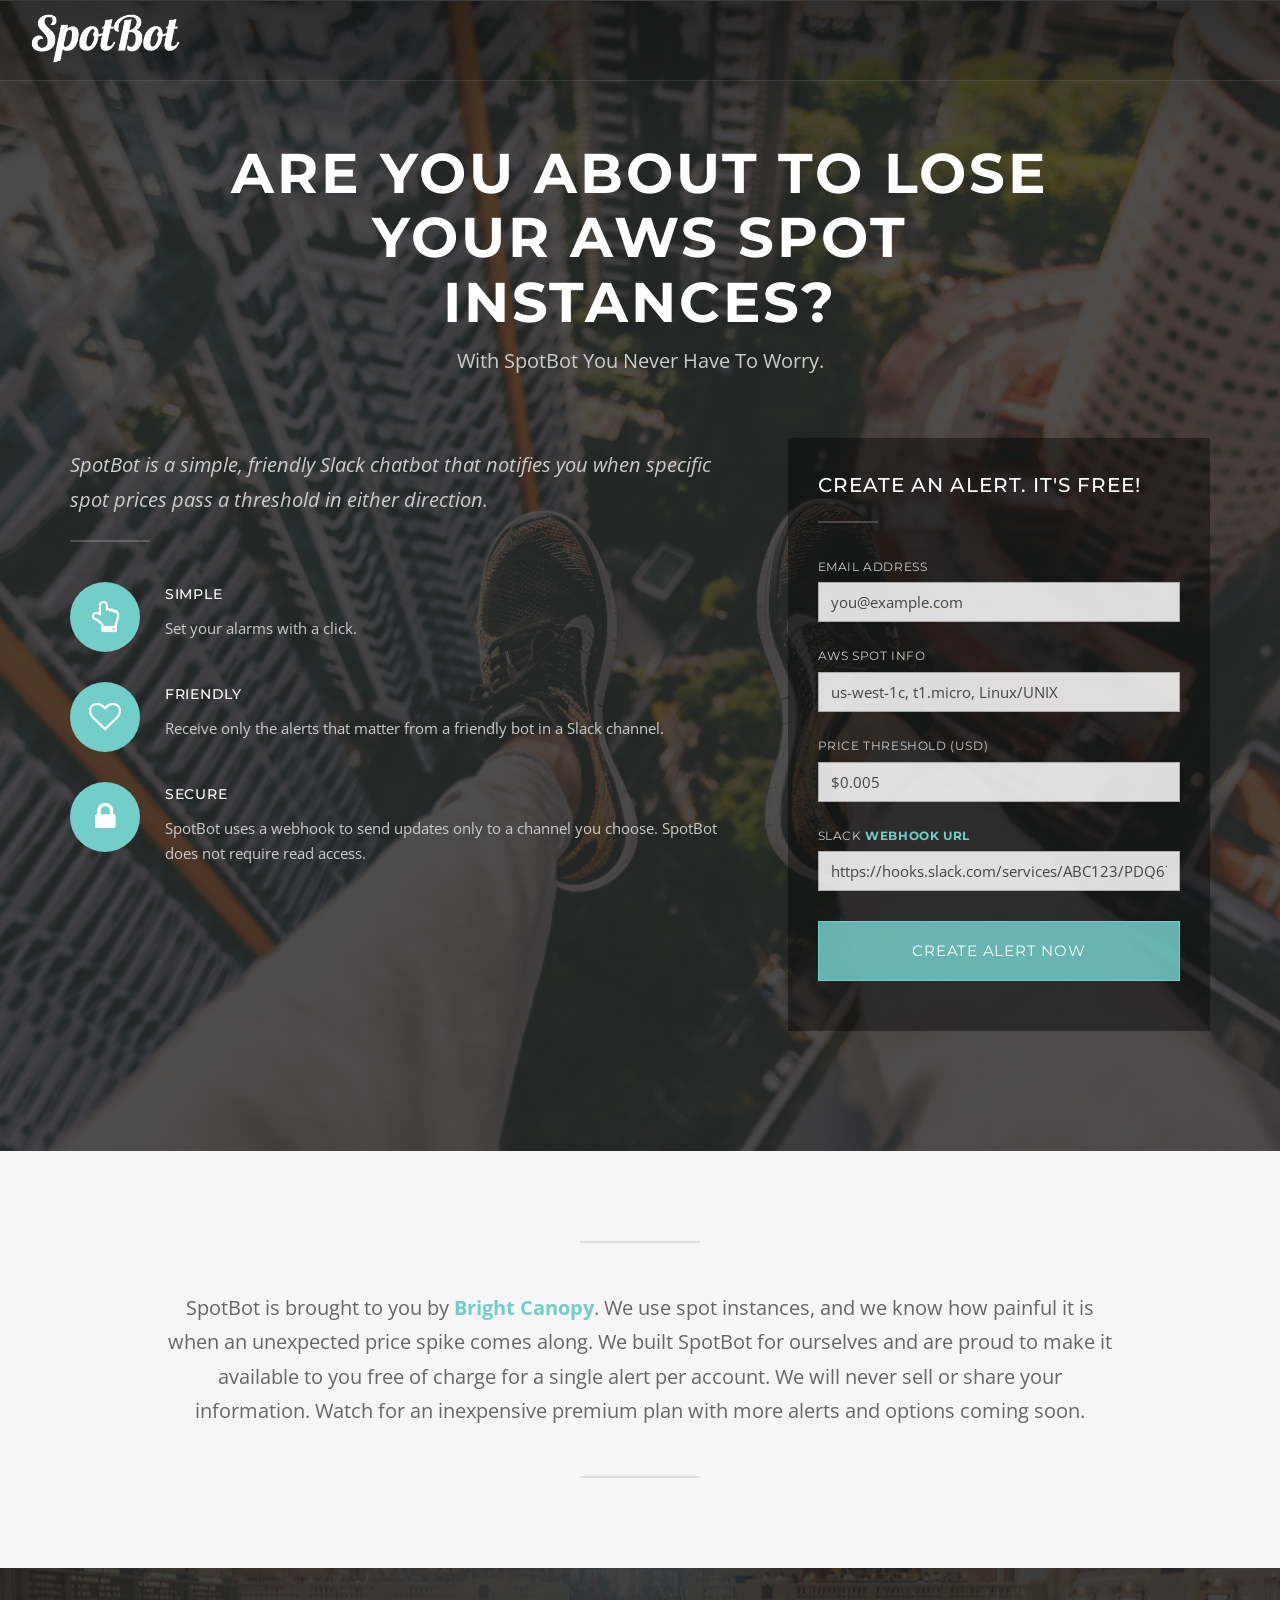
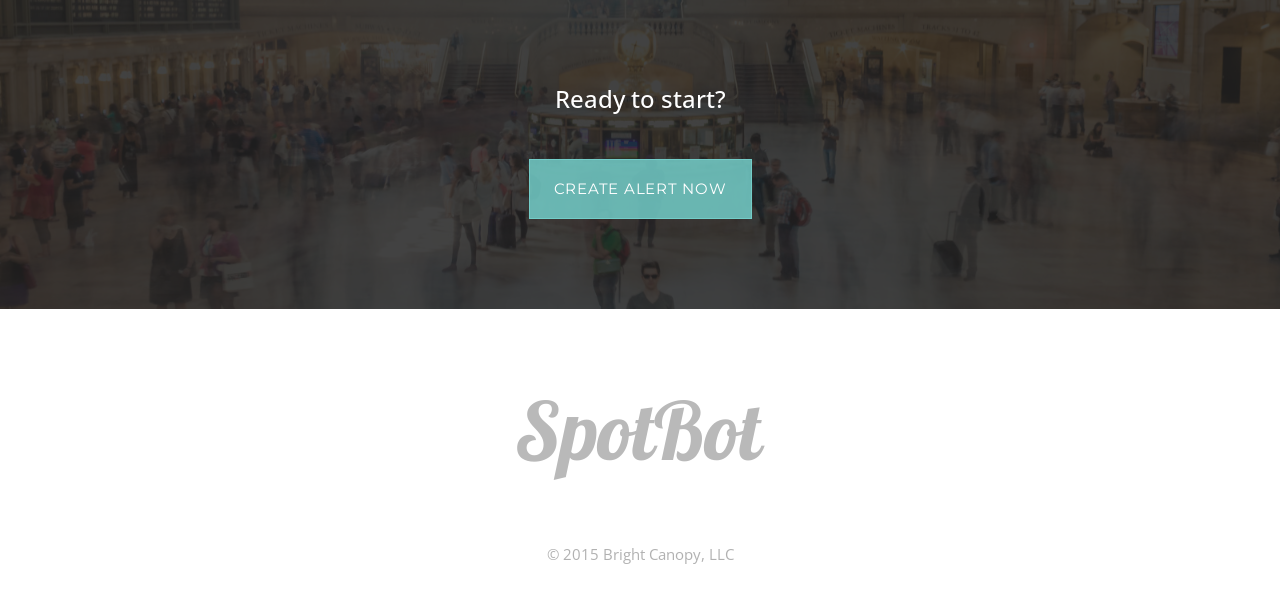
==== index.html @ 049d3291 "dos2unix" ====
<!DOCTYPE html>
<!-- Based on Drew, A Multipurpose Landing Page Template, designed by David Rozando (http://design.davidrozando.com) -->
<!--[if lt IE 7 ]><html class="ie ie6" lang="en"> <![endif]-->
<!--[if IE 7 ]><html class="ie ie7" lang="en"> <![endif]-->
<!--[if IE 8 ]><html class="ie ie8" lang="en"> <![endif]-->
<!--[if (gte IE 9)|!(IE)]><!-->
<html lang="en"> <!--<![endif]-->

	<head>

		<meta charset="utf-8">
		<meta name="viewport" content="width=device-width, initial-scale=1, maximum-scale=1">
		
		<!-- BASIC INFO -->
		<title>Monitor AWS Spot Instances in Slack: SpotBot</title>
		<meta name="author" content="Bright Canopy">
		<meta name="keywords" content="Amazon Web Services, Slack, spot instance, alarm">
		<meta name="description" content="Monitor AWS spot instances in Slack">

		<!-- FAVICONS -->
		<link rel="icon" href="images/favicons/favicon.ico">
		<link rel="apple-touch-icon" href="images/favicons/apple-touch-icon.png">

		<!-- CSS
		================================= -->

		<!-- GOOGLE FONTS -->
		<link rel="stylesheet" href="http://fonts.googleapis.com/css?family=Montserrat:400,700">
		<link rel="stylesheet" href="http://fonts.googleapis.com/css?family=Open+Sans:300italic,400italic,600italic,700italic,800italic,400,300,600,700,800">

		<!-- LIBRARIES CSS -->
		<link rel="stylesheet" href="css/bootstrap.min.css">
		<link rel="stylesheet" href="css/font-awesome.min.css">
		<link rel="stylesheet" href="css/animate.min.css">

		<!-- SPECIFIC CSS -->
		<link rel="stylesheet" href="css/style.css">

		<!-- COLORS -->
		<!-- <link id="color-css" rel="stylesheet" href="css/colors/pink.css"> -->
		<!-- <link id="color-css" rel="stylesheet" href="css/colors/red.css"> -->
		<!-- <link id="color-css" rel="stylesheet" href="css/colors/orange.css"> -->
		<!-- <link id="color-css" rel="stylesheet" href="css/colors/yellow.css"> -->
		<!-- <link id="color-css" rel="stylesheet" href="css/colors/green.css"> -->
	    <link id="color-css" rel="stylesheet" href="css/colors/turquoise.css">
		<!-- <link id="color-css" rel="stylesheet" href="css/colors/blue.css"> -->
		
	</head>

	<body class="enable-animations enable-preloader">

		<div id="document" class="document">

			<!-- HEADER
			================================= -->
			<header id="header" class="header-section section section-dark navbar navbar-fixed-top">

				<div class="container-fluid">

					<div class="navbar-header navbar-left">

						<!-- HEADER LOGO -->
						<a class="navbar-logo navbar-brand anchor-link" href="#hero">
							<img src="images/logos/header-logo.png" srcset="images/logos/header-logo@2x.png 2x" alt="Drew">
						</a>

					</div>


			</header>

			<!-- HERO
			================================= -->
			<section id="hero" class="hero-section hero-layout-classic hero-layout-features-and-form section section-dark">

				<div class="section-background">

					<!-- IMAGE BACKGROUND -->
					<div class="section-background-image parallax" data-stellar-ratio="0.4">
						<img src="images/backgrounds/hero-bg-features-and-form.jpg" alt="" style="opacity: 0.2;">
					</div>

				</div>

				<div class="container">

					<div class="hero-content">
						<div class="hero-content-inner">

							<div class="hero-heading text-center row" data-animation="fadeIn">
								<div class="col-md-10 col-md-offset-1">

									<h1 class="hero-title">Are You About To Lose Your AWS Spot Instances?</h1>

									<p class="hero-tagline">With SpotBot You Never Have To Worry.</p>

								</div>
							</div>

							<div class="hero-features row">

								<div class="hero-features-left col-md-7">

									<p class="lead">SpotBot is a simple, friendly Slack chatbot that notifies you when specific spot prices pass a threshold in either direction.</p>
									<ul class="icon-list">
										<li>
											<span class="icon-list-icon fa fa-hand-o-up" data-animation="bounceIn"></span>
											<h4 class="icon-list-title">Simple</h4>
											<p>Set your alarms with a click.</p>
										</li>
										<li>
											<span class="icon-list-icon fa fa-heart-o" data-animation="bounceIn"></span>
											<h4 class="icon-list-title">Friendly</h4>
											<p>Receive only the alerts that matter from a friendly bot in a Slack channel.</p>
										</li>
										<li>
										  <span class="icon-list-icon fa fa-lock" data-animation="bounceIn"></span>
											<h4 class="icon-list-title">Secure</h4>
											<p>SpotBot uses a webhook to send updates only to a channel you choose. SpotBot does not require read access.</p>
										</li>
									</ul>

								</div>



								<div class="hero-features-right col-md-5" data-animation="fadeIn">

									<!-- FORM -->

									<form name="hero" action="" method="post" id="form" class="form" role="form">

										<h4 class="form-heading">Create An Alert. It's&nbsp;Free!</h4>

										<div class="form-validation alert"></div>

										<div class="form-group">
											<label for="form-email">Email Address</label>
											<input type="email" name="email" id="form-email" class="form-control" placeholder="you@example.com" autocomplete="off">
										</div>

										<div class="form-group">
											<label for="form-location">AWS Spot Info</label>
											<input type="text" name="aws" id="form-aws" class="form-control" placeholder="us-west-1c, t1.micro, Linux/UNIX" autocomplete="off">
										</div>

										<div class="form-group">
											<label for="form-location">Price Threshold (USD)</label>
											<input type="text" name="aws" id="form-aws" class="form-control" placeholder="$0.005" autocomplete="off">
										</div>

										<div class="form-group">
											<label for="form-name">Slack <a href="https://slack.com/services/new/incoming-webhook" target="_blank">Webhook URL</a></label>
											<input type="url" name="webhook" id="form-webhook" class="form-control" placeholder="https://hooks.slack.com/services/ABC123/PDQ678/sDkJFhlskfjhRSUd" autocomplete="off">
										</div>

										
										<div class="form-group form-group-submit">
											<button class="btn btn-primary btn-lg btn-block" data-loading-text="Action Button">Create Alert Now</button>
										</div>
									</form>

								</div>

							</div>

						</div>
					</div>

				</div>

			</section>

			<!-- HEADLINE
			================================= -->
			<section id="headline" class="headline-section section-gray section">

				<div class="container">

					<h2 class="section-heading text-center hidden">Tagline</h2>

					<div class="row">
						<div class="col-md-10 col-md-offset-1">

							<p class="headline-text">
							  SpotBot is brought to you by <a href="http://www.brightcanopy.com">Bright Canopy</a>. We use spot instances, and we know how painful it is when an unexpected price spike comes along. We built SpotBot for ourselves and are proud to make it available to you free of charge for a single alert per account. We will never sell or share your information. Watch for an inexpensive premium plan with more alerts and options coming soon.
							</p>

						</div>
					</div>

				</div>

			</section>


			<!-- CLOSING
			================================= -->
			<section id="closing" class="closing-section section-dark section">

				<div class="section-background">

					<!-- IMAGE BACKGROUND -->
					<div class="section-background-image parallax" data-stellar-ratio="0.4">
						<img src="images/backgrounds/closing-bg.jpg" alt="" style="opacity: 0.15;">
					</div>

				</div>

				<div class="container">

					<h3 class="closing-shout">Ready to start?</h3>

					<div class="closing-buttons" data-animation="tada"><a href="#hero" class="anchor-link btn btn-lg btn-primary">Create Alert Now</a></div>

				</div>

			</section>

			<!-- FOOTER
			================================= -->
			<section id="footer" class="footer-section section">

				<div class="container">

					<h3 class="footer-logo">
						<img src="images/logos/footer-logo.png" srcset="images/logos/footer-logo@2x.png 2x" alt="Drew">
					</h3>

<!--
					<div class="footer-socmed">
						<a href="#" target="_blank"><span class="fa fa-facebook"></span></a>
						<a href="#" target="_blank"><span class="fa fa-twitter"></span></a>
						<a href="#" target="_blank"><span class="fa fa-instagram"></span></a>
						<a href="#" target="_blank"><span class="fa fa-pinterest"></span></a>
					</div>
-->
					<div class="footer-copyright">
						&copy; 2015 Bright Canopy, LLC
					</div>

				</div>

			</section>
		
		</div>

		<!-- LIBRARIES JS
		================================= -->
		<script src="js/jquery-1.11.2.min.js"></script>
		<script src="js/bootstrap.min.js"></script>
		<script src="js/respimage.min.js"></script>
		<script src="js/jpreloader.min.js"></script>
		<script src="js/smoothscroll.min.js"></script>
		<script src="js/jquery.nav.min.js"></script>
		<script src="js/jquery.inview.min.js"></script>

		<!-- MAIN SCRIPT
		================================= -->
		<script src="js/script.js"></script>

	</body>

</html>
---- css/style.css ----
/**
 * ==============================================================
 * BASIC STYLESHEET - DREW
 * ==============================================================
 */

/**
 * ========================================
 * GENERAL STYLES
 * ========================================
 */
html {
	height: 100% !important;
}
body {
	height: 100%;
	font-family: "Open Sans", sans-serif;
	font-size: 15px;
	line-height: 1.715;
	background-color: #fff;
	color: #666;
	overflow-x: hidden;
	max-width: 100%;
}
address {
	font-size: inherit;
	line-height: inherit;
}
*:last-child {
	margin-bottom: 0;
}
a {
	-webkit-transition: all ease 0.25s;
	transition: all ease 0.25s;
	font-weight: bold;
}
a:focus, a:hover {
	text-decoration: none;
	outline: 0;
}
.section-accent a {
	color: #444;
}
.section-accent a:focus, .section-accent a:hover {
	color: #222;
}
h1, h2, h3, h4, h5, h6,
.h1, .h2, .h3, .h4, .h5, .h6 {
	color: #222;
	margin-bottom: 25px;
	line-height: 1.715;
}
.section-dark h1, .section-dark .h1,
.section-dark h2, .section-dark .h2,
.section-dark h3, .section-dark .h3,
.section-dark h4, .section-dark .h4,
.section-dark h5, .section-dark .h5,
.section-dark h6, .section-dark .h6 {
	color: #fff;
}
.section-accent h1, .section-accent .h1,
.section-accent h2, .section-accent .h2,
.section-accent h3, .section-accent .h3,
.section-accent h4, .section-accent .h4,
.section-accent h5, .section-accent .h5,
.section-accent h6, .section-accent .h6 {
	color: #fff;
}
img {
	max-width: 100%;
	height: auto;
}
p, ul, ol, address {
	margin-bottom: 25px;
}
iframe {
	max-width: 100%;
	border: none;
}

/**
 * ========================================
 * COMMON CLASSES
 * ========================================
 */
.lead {
	position: relative;
	font-size: 20px;
	line-height: inherit;
	font-style: italic;
	font-weight: normal;
	padding: 10px 0 25px;
}
.lead:after {
	content: "";
	position: absolute;
	left: 0;
	bottom: 0;
	display: block;
	height: 2px;
	width: 80px;
	background-color: rgba(0,0,0,0.1);
}
.lead.text-center:after {
	left: 50%;
	margin-left: -40px;
}
.section-dark .lead:after,
.section-accent .lead:after {
	background-color: rgba(255,255,255,0.2);
}
.icon-list {
	list-style: none;
	padding: 0;
}
.icon-list li {
	position: relative;
	padding: 20px 0 20px 95px;
}
.icon-list-icon {
	position: absolute;
	top: 0;
	left: 0;
	margin: 20px 0 0 0;
	width: 70px;
	height: 70px;
	border-radius: 50%;
	font-size: 32px;
	line-height: 70px;
	vertical-align: middle;
	text-align: center;
	color: #fff;
}
.icon-list-icon:not(.fa) {
	font-family: "Montserrat", sans-serif;
	font-weight: bold;
}
.section-accent .icon-list-icon {
	background-color: #444;
}
.icon-list-title {
	margin: 0 0 10px;
	font-family: "Montserrat", sans-serif;
	font-size: 14px;
	letter-spacing: 0.05em;
	text-transform: uppercase;
}
.nice-list {
	list-style: none;
	padding: 0;
}
.nice-list li {
	position: relative;
	padding: 8px 0 8px 40px;
}
.nice-list li:before {
	content: "\f105";
	position: absolute;
	top: 0;
	left: 0;
	margin: 10px 0 0 10px;
	font-family: "FontAwesome";
	font-size: 20px;
	line-height: 1;
	opacity: 0.5;
}
.clear {
	clear: both;
}
.wait-animation {
	-webkit-animation-play-state: paused;
	animation-play-state: paused;
}
.fa-ul {
	margin-left: 40px;
}
.fa-ul li {
	padding: 5px 0;
}
.fa-li {
	top: 10px;
	left: -40px;
	width: 30px;
	font-size: 16px;
	line-height: 1;
	opacity: 0.5;
	text-align: center;
}
.countdown {
	font-family: "Montserrat", sans-serif;
	text-align: center;
	display: table;
	table-layout: fixed;
	width: 100%;
}
.countdown-grid {
	display: table-cell;
	text-align: center;
	padding: 0 10px;
}
.countdown-grid > * {
	display: block;
}
.countdown-number {
	font-size: 60px;
	font-weight: bold;
	line-height: 1;
	margin-bottom: 10px;
}
.countdown-label {
	font-size: 13px;
	line-height: 1;
	letter-spacing: 0.05em;
	text-transform: uppercase;
}

/**
 * ========================================
 * BASIC LAYOUT
 * ========================================
 */
.document {
	height: 100%;
	position: relative;
}
/* SECTION */
.section {
	background-color: #fff;
	color: inherit;
	position: relative;
	padding: 90px 0;
	overflow: hidden;
}
.section-brief {
	font-size: 18px;
}
.section-heading {
	position: relative;
	padding-bottom: 20px;
	margin: 0 0 30px;
	font-family: "Montserrat", sans-serif;
	font-size: 24px;
	letter-spacing: 0.05em;
	text-transform: uppercase;
}
.section-heading:after {
	content: "";
	position: absolute;
	left: 0;
	bottom: 0;
	display: block;
	height: 2px;
	width: 120px;
	background-color: rgba(0,0,0,0.1);
}
.section-heading.text-center:after {
	left: 50%;
	margin-left: -60px;
}
.section-dark .section-heading:after,
.section-accent .section-heading:after {
	background-color: rgba(255,255,255,0.2);
}
/* SECTION COLOR */
.section:not(.section-gray):not(.section-dark):not(.section-accent) + .section:not(.section-gray):not(.section-dark):not(.section-accent) {
	border-top: 1px solid #e9e9e9;
}
.section.section-gray + .section.section-gray {
	border-top: 1px solid #ddd;
}
.section.section-dark + .section.section-dark {
	border-top: 1px solid #444;
}
.section.section-accent + .section.section-accent {
	border-top: 1px solid #fff;
	border-top: 1px solid rgba(255,255,255,0.2);
}
.section-gray {
	background-color: #f6f6f6;
	color: inherit;
}
.section-dark {
	background-color: #222;
	color: #ccc;
}
.section-accent {
	color: #fff;
}
/* SECTION SLIDER */
.section-slider .section-slide {
	top: 0;
	left: 0;
	position: absolute;
	width: 100%;
	height: 100%;
}
.section-slider ~ .rslides_nav {
	font-size: 40px;
	line-height: 50px;
	width: 50px;
	height: 50px;
	margin-top: -25px;
	background-color: #fff;
}
.section-dark .section-slider ~ .rslides_nav {
	background-color: #000;
}
.section-slider ~ .rslides_nav:before {
	width: 50px;
	vertical-align: top;
}
/* SECTION BACKGROUND */
.section-background {
	position: absolute;
	top: 0;
	left: 0;
	width: 100%;
	height: 100%;
	z-index: 0;
	overflow: hidden;
}
.section-background-image {
	position: absolute;
	top: 0;
	left: 0;
	width: 100%;
	height: 100%;
}
.section-background-image img {
	position: absolute;
	min-width: 100%;
	max-width: none;
	min-height: 100%;
	top: 0;
	left: 0;
}
.section-background-video {
	position: absolute;
	top: 0;
	left: 0;
	height: 100%;
	width: 100%;
}
.section-background-video > video {
	width: 100%;
	height: 100%;
}
.section-background-slideshow {
	position: absolute;
	top: 0;
	left: 0;
	height: 100%;
	width: 100%;
	list-style: none;
	margin: 0;
	padding: 0;
	opacity: 0;
}
.section-background-slideshow.rslides > *:not(:first-child) {
	opacity: 0;
}
.section-background-slideshow.rslides {
	opacity: 1;
}
.section-background-slideshow > li {
	position: absolute;
	width: 100%;
	height: 100%;
}
.section-background-slideshow img {
	position: absolute;
	min-width: 100%;
	max-width: none;
	min-height: 100%;
	top: 0;
	left: 0;
}
.section-background-maps {
	position: absolute;
	top: 0;
	left: 0;
	height: 100%;
	width: 100%;
}
.section-background-dot-overlay:after {
	content: "";
	position: absolute;
	top: 0;
	left: 0;
	height: 100%;
	width: 100%;
	/* 3x3 dot overlay */
	background-image: url([data-uri]);
	/* 2x2 dot overlay */
	/*background-image: url([data-uri]%3D);*/
}
.section > .container-fluid, .section > .container {
	position: relative;
}
/* PARALLAX */
.parallax {
	position: relative;
}
.parallax-background {
	background-attachment: fixed;
	background-position: top center;
}
.mobile-device .parallax-background {
	background-attachment: scroll;
	background-position: center center !important;
}
.mobile-device .parallax {
	top: 0 !important;
}
@media ( max-width: 991px ) {
	.parallax-background {
		background-position: center center !important;
	}
	.parallax {
		top: 0 !important;
	}
}
@media ( min-width: 992px ) {
	.table-row {
		display: table;
		table-layout: fixed;
		width: 100%;
		padding: 0;
	}
	.table-cell {
		display: table-cell;
		float: none !important;
		vertical-align: middle;
	}
}

/**
 * ========================================
 * FORMS
 * ========================================
 */
.form-heading {
	position: relative;
	padding-bottom: 20px;
	margin: 0 0 30px;
	font-family: "Montserrat", sans-serif;
	font-size: 20px;
	letter-spacing: 0.05em;
	text-transform: uppercase;
}
.form-heading:after {
	content: "";
	position: absolute;
	left: 0;
	bottom: 0;
	display: block;
	height: 2px;
	width: 60px;
	background-color: rgba(0,0,0,0.1);
}
.form-heading.text-center:after {
	left: 50%;
	margin-left: -30px;
}
.section-dark .form-heading:after,
.section-accent .form-heading:after {
	background-color: rgba(255,255,255,0.2);
}
.form-group {
	margin: 20px 0;
}
.form-group-submit {
	margin-top: 30px;
}
.form-group > label {
	font-family: "Montserrat", sans-serif;
	font-size: 12px;
	font-weight: normal;
	letter-spacing: 0.05em;
	text-transform: uppercase;
}
.form-control {
	border-radius: 0;
	-webkit-box-shadow: none;
	box-shadow: none;
}
.form-control::-webkit-input-placeholder {
	color: #888;
}
.form-control:-moz-placeholder {
	color: #888;  
}
.form-control::-moz-placeholder {
	color: #888;  
}
.form-control:-ms-input-placeholder {
	color: #888;  
}
.form-control {
	font-size: inherit;
	line-height: inherit;
	height: 40px;
	padding: 6px 12px;
	color: #444;
	border-color: #ccc;
	background-color: rgba(255,255,255,0.85);
}
.section-dark .form-control {
	border-color: #aaa;
}
.section-accent .form-control {
	border-color: rgba(0,0,0,0.05);
}
.form-control:focus {
	-webkit-box-shadow: none;
	box-shadow: none;
	border-color: #aaa;
	background-color: #fff;
}
.section-dark .form-control:focus {
	border-color: #ccc;
}
.section-accent .form-control:focus {
	border-color: rgba(0,0,0,0.1);
}
.form-control-lg {
	font-size: 17px;
	line-height: 30px;
	height: 60px;
	padding: 14px 24px;
}
.form-validation {
	display: none;
	padding: 11.5px 17px;
	border-radius: 0;
}
.form-validation:empty {
	display: none !important;
}
.form-validation.alert-danger {
	color: #fff;
	background-color: #a94442;
	background-color: rgba(169,68,66,0.8);
	border-color: #a94442;
}
.form-validation.alert-success {
	color: #fff;
	background-color: #3c763d;
	background-color: rgba(60,118,61,0.8);
	border-color: #3c763d;
}

.subscription-form {
	margin-top: 30px;
}
@media ( max-width: 767px ) {
	.subscription-form-input > * {
		text-align: center;
	}
	.subscription-form-submit {
		display: block;
		margin-top: 15px;
	}
	.subscription-form-submit > * {
		width: 100%;
	}
}
@media ( min-width: 768px ) {
	.subscription-form-wrapper {
		display: table;
		width: 100%;
		margin: 0;
	}
	.subscription-form-submit {
		display: table-cell;
		vertical-align: middle;
		padding-left: 15px;
	}
	.subscription-form-input {
		display: table-cell;
		vertical-align: middle;
		width: 100%;
	}
}

/**
 * ========================================
 * BUTTON
 * ========================================
 */
.btn {
	padding: 9px 14px;
	border-radius: 0;
	font-family: "Montserrat", sans-serif;
	font-size: 11px;
	line-height: 1.819;
	letter-spacing: 0.05em;
	text-transform: uppercase;
	-webkit-transition: all ease 0.25s;
	transition: all ease 0.25s;
}
.btn:active, .btn.active {
	-webkit-box-shadow: none;
	box-shadow: none;
}
.btn-primary {
	color: #fff !important;
}
/* BUTTON SIZE */
.btn-lg {
	font-size: 15px;
	line-height: 30px;
	padding: 14px 24px;
}
/* BUTTON COLOR */
.btn-default {
	border: 1px solid rgba(0,0,0,0.1);
	background-color: transparent;
	color: inherit;
}
.btn-default:hover, .btn-default:focus {
	background-color: transparent;
	color: #222;
	border-color: #222;
}
.btn:focus, .btn:active:focus, .btn.active:focus, .btn.focus, .btn:active.focus, .btn.active.focus {
	outline: none;
}
.section-dark .btn-default,
.section-accent .btn-default {
	border: 1px solid rgba(255,255,255,0.25);
	color: inherit;
}
.section-dark .btn-default:hover, .section-dark .btn-default:focus,
.section-accent .btn-default:hover, .section-accent .btn-default:focus {
	background-color: transparent;
	border-color: #fff;
	color: #fff;
}
.section-accent .btn-primary {
	color: #fff;
	background-color: #444;
	border-color: #222 !important;
}
.section-accent .btn-primary:hover, .section-accent .btn-primary:focus {
	color: #fff;
	background-color: #222;
	border-color: #222 !important;
}

/**
 * ========================================
 * HEADER
 * ========================================
 */
.header-section {
	position: fixed;
	z-index: 100;
	min-height: 80px;
	margin: 0;
	padding: 0;
	-webkit-transition: all ease 0.25s;
	transition: all ease 0.25s;
	overflow: visible;
	border: none;
}
.header-section,
.header-section.navbar-inverse {
	background-color: rgba(0,0,0,0.1);
	-webkit-box-shadow: 0 1px rgba(255,255,255,0.1);
	box-shadow: 0 1px rgba(255,255,255,0.1);
	color: #ccc;
}
.header-section.navbar-default {
	background-color: #fff;
	-webkit-box-shadow: 0 1px rgba(0,0,0,0.1);
	box-shadow: 0 1px rgba(0,0,0,0.1);
	color: #444;
}
.header-section.floating {
	min-height: 60px;
}
.header-section.floating,
.header-section.navbar-inverse.floating {
	-webkit-box-shadow: none;
	box-shadow: none;
	background-color: rgba(0,0,0,0.85);
}
.header-section.navbar-default.floating {
	background-color: rgba(255,255,255,0.95);
	-webkit-box-shadow: 0 0 10px rgba(0,0,0,0.1);
	box-shadow: 0 0 10px rgba(0,0,0,0.1);
}
.navbar-nav {
	font-family: "Montserrat", sans-serif;
	font-size: 11px;
	line-height: 1.819;
	letter-spacing: 0.05em;
	text-transform: uppercase;
}
.navbar-nav > li {
	padding: 30px 15px;
	-webkit-transition: all ease 0.25s;
	transition: all ease 0.25s;
}

.navbar-nav a {
	position: relative;
	font-weight: normal;
}
.navbar-nav > li > a {
	padding: 0;
	position: relative;
	color: inherit;
	line-height: inherit;
}
.navbar-nav > li > a,
.navbar-inverse .navbar-nav > li > a {
	color: #ccc;
}
.navbar-default .navbar-nav > li > a {
	color: #444;
}
.navbar-nav > li > a:focus, .navbar-nav > li > a:hover {
	background-color: inherit;
}
.navbar-nav > li > a:focus, .navbar-nav > li > a:hover,
.navbar-inverse .navbar-nav > li > a:focus, .navbar-inverse .navbar-nav > li > a:hover {
	color: #fff;
}
.navbar-default .navbar-nav > li > a:focus, .navbar-default .navbar-nav > li > a:hover {
	color: #222;
}
.navbar-nav > li > a.active {
	color: #fff;
}
.navbar-nav > li > a.active:after {
	content: "";
	position: absolute;
	top: 100%;
	height: 2px;
	width: 100%;
}
.navbar-nav > li > a.active:after,
.navbar-inverse .navbar-nav > li > a.active:after {
	background-color: #fff;
}
.navbar-default .navbar-nav > li > a.active:after {
	background-color: #222;
}
.navbar-nav > li.header-action-button {
	padding: 20px 15px;
}
.navbar-nav > li.header-action-button > a {
	padding: 9px 14px;
	display: inline-block;
}
.navbar-nav > li.header-action-button > a,
.navbar-inverse .navbar-nav > li.header-action-button > a {
	color: #fff;
}
.navbar-nav > li.header-action-button > a.btn-primary,
.navbar-inverse .navbar-nav > li.header-action-button > a.btn-primary {
	color: #fff;
}
.navbar-default .navbar-nav > li.header-action-button > a.btn-primary {
	color: #222;
}
.navbar-nav > li.current:not(.header-action-button) > a,
.navbar-inverse .navbar-nav > li.current:not(.header-action-button) > a {
	color: #fff;
}
.navbar-default .navbar-nav > li.current:not(.header-action-button) > a {
	color: #222;
}
.navbar-nav > li.current:not(.header-action-button) > a:after {
	content: "";
	position: absolute;
	top: 100%;
	left: 0;
	width: 100%;
	height: 2px;
}
.navbar-nav > li.current:not(.header-action-button) > a:after,
.navbar-inverse .navbar-nav > li.current:not(.header-action-button) > a:after {
	background-color: #fff;
}
.navbar-default .navbar-nav > li.current:not(.header-action-button) > a:after {
	background-color: #222;
}
.navbar-nav .open > a {
	background-color: inherit !important;
}
.navbar-logo {
	height: 80px;
	line-height: 50px;
	margin-left: 0 !important;
	padding: 12px 15px 18px;
}
.navbar-logo img {
	display: inline-block;
	vertical-align: middle;
	max-height: 50px;
}
.navbar-toggle {
	position: relative;
	z-index: 200;
	margin: 20px 15px;
	padding: 12px 10px;
	border-radius: 0;
	-webkit-transition: all ease 0.25s;
	transition: all ease 0.25s;
}
.navbar-toggle:hover, .navbar-toggle:focus {
	background-color: transparent !important;
}
.navbar-toggle, .navbar-inverse .navbar-toggle {
	border-color: rgba(255,255,255,0.25);
}
.navbar-toggle:hover, .navbar-toggle:focus,
.navbar-inverse .navbar-toggle:hover, .navbar-inverse .navbar-toggle:focus {
	border-color: #fff;
}
.navbar-default .navbar-toggle:hover, .navbar-default .navbar-toggle:focus {
	border-color: #222;
}
.navbar-toggle .icon-bar,
.navbar-inverse .navbar-toggle .icon-bar {
	background-color: #ccc;
}
.navbar-default .navbar-toggle .icon-bar {
	background-color: #666;
}
.navbar-toggle:hover .icon-bar, .navbar-toggle:focus .icon-bar,
.navbar-inverse .navbar-toggle .icon-bar:hover, .navbar-inverse .navbar-toggle .icon-bar:focus {
	background-color: #fff;
}
.navbar-default .navbar-toggle:hover .icon-bar, .navbar-default .navbar-toggle:focus .icon-bar {
	background-color: #222;
}

.dropdown-menu {
	padding: 0;
	-webkit-box-shadow: none;
	box-shadow: none;
}
.dropdown-menu,
.navbar-inverse .dropdown-menu {
	border-radius: 0;
	border: none;
	background-color: rgba(0,0,0,0.85);
	border: 1px solid rgba(255,255,255,0.1);
	font-size: inherit;
}
.navbar-default .dropdown-menu {
	background-color: #fff;
	border: 1px solid rgba(0,0,0,0.1);
}
.dropdown-menu > li > a {
	padding: 10px 20px;
}
.dropdown-menu > li > a,
.navbar-inverse .dropdown-menu > li > a {
	color: #ccc;
}
.dropdown-menu > li > a:hover, .dropdown-menu > li > a:focus,
.navbar-inverse .dropdown-menu > li > a:hover, .navbar-inverse .dropdown-menu > li > a:focus {
	color: #fff;
	background-color: rgba(255,255,255,0.1);
}
.navbar-default .dropdown-menu > li > a {
	color: #444;
}
.navbar-default .dropdown-menu > li > a:hover, .navbar-default .dropdown-menu > li > a:focus {
	color: #222;
	background-color: rgba(0,0,0,0.1);
}

@media ( min-width: 992px ) {
	.navbar-nav > li.header-action-button + li.header-action-button {
		margin-left: -15px;
	}
	.header-section.floating .navbar-nav > li {
		padding-top: 20px;
		padding-bottom: 20px;
	}
	.header-section.floating .navbar-nav > li.header-action-button {
		padding-top: 10px;
		padding-bottom: 10px;
	}
	.header-section.floating .navbar-logo {
		height: 60px;
		line-height: 40px;
		padding: 8px 15px 12px;
	}
	.header-section.floating .navbar-logo img {
		max-height: 40px;
	}
	.header-section.floating .navbar-toggle {
		margin-top: 10px;
		margin-bottom: 10px;
	}
}
@media ( max-width: 991px ) {
	.navigation {
		position: fixed;
		bottom: 100%;
		left: 0;
		width: 100%;
		height: 100% !important;
		max-height: none !important;
		margin: 0 !important;
		display: block !important;
		opacity: 0;
		padding-top: 80px;
		text-align: center;
		-webkit-transition: all ease 0.25s !important;
		transition: all ease 0.25s !important;
	}
	.navigation,
	.navbar-inverse .navigation {
		background-color: rgba(0,0,0,0.95);
	}
	.navbar-default .navigation {
		background-color: rgba(255,255,255,0.95);
	}
	.navigation.collapsing, .navigation.collapse.in {
		bottom: 0;
		opacity: 1;
	}
	.navigation:before {
		content: "";
		display: inline-block;
		height: 100%;
		width: 1px;
		vertical-align: middle;
	}
	.navbar-nav {
		display: inline-block;
		vertical-align: middle;
		width: 99%;
		padding-bottom: 40px;
		margin-top: 0;
		margin-bottom: 0;
	}
	.navbar-nav > li {
		-webkit-transition: none;
		transition: none;
	}
	.navbar-nav > li,
	.header-section.floating .navbar-nav > li{
		padding: 0;
	}
	.navbar-nav > li > a {
		padding: 15px 15px;
	}
	.navbar-nav > li > a:focus, .navbar-nav > li > a:hover,
	.navbar-inverse .navbar-nav > li > a:focus, .navbar-inverse .navbar-nav > li > a:hover {
		background-color: rgba(255,255,255,0.1);
	}
	.navbar-default .navbar-nav > li > a:focus, .navbar-default .navbar-nav > li > a:hover {
		background-color: #f6f6f6;
	}
	.navbar-nav > li.header-action-button,
	.header-section.floating .navbar-nav > li.header-action-button {
		padding: 10px 15px;
	}
	.navbar-nav > li.current:not(.header-action-button) > a,
	.navbar-inverse .navbar-nav > li.current:not(.header-action-button) > a {
		color: #fff;
		background-color: rgba(255,255,255,0.1);
	}
	.navbar-default .navbar-nav > li.current:not(.header-action-button) > a {
		color: #222;
		background-color: #f6f6f6;
	}
	.navbar-nav > li.current:not(.header-action-button) > a:after {
		display: none;
	}
	.dropdown-menu {
		text-align: center;
	}
	.dropdown-menu > li > a {
		padding: 15px 15px !important;
	}
}

/**
 * ========================================
 * HERO
 * ========================================
 */
.hero-section {
	padding: 160px 0;
}
.hero-section:after {
	content: "";
	position: absolute;
	top: 0;
	z-index: 0;
	height: 160px;
	width: 100%;
	display: block;
	background-image: -webkit-linear-gradient(top, rgba(0,0,0,1), rgba(0,0,0,0));
	background-image: linear-gradient(to bottom, rgba(0,0,0,1), rgba(0,0,0,0));
	opacity: 0.3;
}
.hero-fullscreen,
.hero-fullscreen .container,
.hero-fullscreen .container-fluid {
	height: 100%;
}
.hero-slider {
	padding: 0;
}
.hero-slider .section-slider {
	height: 100%;
}
.hero-slider .section-slider .section-slide {
	padding: 300px 0;
}
.hero-section .container {
	position: relative;
	z-index: 1;
	vertical-align: middle;
}
.hero-section form {
	background-color: #f6f6f6;
	padding: 30px;
}
.section-gray.hero-section form {
	background-color: #fff;
}
.section-dark.hero-section form {
	background-color: rgba(0,0,0,0.4);
}
.hero-content {
	display: table;
	width: 100%;
	height: 100%;
}
.hero-content-inner {
	display: table-cell;
	vertical-align: middle;
}
.hero-title {
	font-family: "Montserrat", sans-serif;
	font-weight: bold;
	text-transform: uppercase;
	letter-spacing: 0.05em;
	margin-bottom: 10px;
}
.hero-subtitle {
	font-family: "Montserrat", sans-serif;
	font-weight: bold;
	text-transform: uppercase;
	letter-spacing: 0.05em;
	margin-bottom: 20px;
}
.hero-tagline {
	font-size: 20px;
}
.hero-buttons {
	margin-top: 30px;
}
.hero-buttons > a {
	margin: 15px 15px 0;
}
.hero-buttons > a:only-child {
	margin: 0;
}
.hero-countdown {
	margin-top: 40px;
	margin-left: auto;
	margin-right: auto;
}
.hero-countdown .countdown {
	color: #222;
}
.section-dark .hero-countdown .countdown, .section-accent .hero-countdown .countdown {
	color: #fff;
}
.hero-countdown-heading {
	font-size: 20px;
	margin-bottom: 10px;
}
.hero-start-link {
	position: absolute;
	left: 50%;
	bottom: 0;
	margin-left: -25px;
	margin-bottom: 30px !important;
	display: block;
	width: 50px;
	height: 50px;
	border: 1px solid rgba(255,255,255,0.25);
	border-radius: 50%;
	line-height: 48px;
	text-align: center;
	font-size: 32px;
	color: #ccc;
}
.hero-start-link:hover, .hero-start-link:focus {
	border-color: #fff;
	color: #fff;
}
@media ( max-width: 479px ) {
	.hero-countdown .countdown-number {
		font-size: 40px;
	}
	.hero-countdown .countdown-label {
		font-size: 11px;
	}
}
@media ( max-width: 991px ) {
	.hero-section {
		padding: 120px 0;
	}
	.hero-section.hero-fullscreen {
		height: auto;
	}
	.hero-start-link {
		display: none;
	}
}

/* HERO LAYOUT: FULLSCREEN CTA (SIMPLE) */
.hero-layout-simple .hero-title {
	font-size: 64px;
	line-height: 1.2;
}
.hero-layout-simple .hero-subtitle {
	font-size: 48px;
	line-height: 1.2;
}
@media ( max-width: 991px ) {
	.hero-layout-simple .hero-title {
		font-size: 56px;
	}
	.hero-layout-simple .hero-subtitle {
		font-size: 40px;
	}
}
@media ( max-width: 767px ) {
	.hero-layout-simple .hero-title {
		font-size: 48px;
	}
	.hero-layout-simple .hero-subtitle {
		font-size: 32px;
	}
	.hero-layout-simple .hero-tagline {
		font-size: 18px;
	}
}
@media ( max-width: 479px ) {
	.hero-layout-simple .hero-title {
		font-size: 40px;
	}
	.hero-layout-simple .hero-subtitle {
		font-size: 24px;
	}
	.hero-layout-simple .hero-tagline {
		font-size: 16px;
	}
}

/* HERO LAYOUT: VIDEO + SUBSCRIPTION FORM */
.hero-layout-video-and-subscription-form {
	padding: 120px 0;
}
.hero-layout-video-and-subscription-form .form-heading {
	padding-bottom: 0;
}
.hero-layout-video-and-subscription-form .form-heading:after {
	display: none;
}

/* HERO LAYOUT: CLASSIC */
.hero-layout-classic {
	padding: 120px 0;
	height: auto !important; /* force to disable fullscreen mode */
}
.hero-layout-classic .hero-title {
	font-size: 56px;
	line-height: 1.15;
}
.hero-features {
	margin-top: 60px;
	text-align: left;
}
@media ( min-width: 992px ) {
	.hero-features-right {
		padding-left: 50px;
	}
	.hero-features-right.col-md-pull-5 {
		padding-right: 50px;
		padding-left: 15px;
	}
}
@media ( max-width: 991px ) {
	.hero-layout-classic .hero-title {
		font-size: 48px;
	}
	.hero-features {
		margin-top: 30px;
	}
	.hero-features-right {
		margin-top: 30px;
	}
}
@media ( max-width: 767px ) {
	.hero-layout-classic .hero-title {
		font-size: 40px;
	}
	.hero-layout-classic .hero-tagline {
		font-size: 18px;
	}
}
@media ( max-width: 479px ) {
	.hero-layout-classic .hero-title {
		font-size: 32px;
	}
	.hero-layout-classic .hero-tagline {
		font-size: 16px;
	}
}

/* HERO LAYOUT: VIDEO AND FORM */
.hero-layout-video-and-form .lead:after {
	display: none;
}
.hero-layout-video-and-form .lead {
	padding: 0;
	margin: 30px 0 0;
}

/* HERO LAYOUT: VIDEO AND FEATURES CTA */
.hero-layout-video-and-features-cta .video-embed {
	margin-top: 0;
}
.hero-layout-video-and-features-cta .lead:after {
	display: none;
}
.hero-layout-video-and-features-cta .lead {
	padding: 0;
	margin: 30px 0 0;
}
.hero-layout-video-and-features-cta .hero-buttons {
	margin-top: 20px;
}
.hero-layout-video-and-features-cta .icon-list {
	margin-top: -20px;
}

/**
 * ========================================
 * HEADLINE
 * ========================================
 */
.headline-text {
	position: relative;
	padding: 50px 0;
	font-size: 20px;
	text-align: center;
}
.headline-text:before, .headline-text:after {
	content: "";
	position: absolute;
	left: 50%;
	margin-left: -60px;
	display: block;
	height: 2px;
	width: 120px;
	background-color: rgba(0,0,0,0.1);
}
.headline-text:before {
	top: 0;
}
.headline-text:after {
	bottom: 0;
}
.section-dark .headline-text:before, .section-dark .headline-text:after,
.section-accent .headline-text:before, .section-accent .headline-text:after {
	background-color: rgba(255,255,255,0.2);
}

/**
 * ========================================
 * DESCRIPTION
 * ========================================
 */
.about-row {
	margin-top: 50px;
}
.about-image {
	text-align: center;
}
@media ( min-width: 992px ) {
	.about-image {
		padding-right: 40px;
	}
	.about-image.col-md-push-6 {
		padding-left: 40px;
		padding-right: 15px;
	}
}
@media ( max-width: 991px ) {
	.about-image {
		margin-bottom: 15px;
	}
}

/**
 * ========================================
 * BENEFITS
 * ========================================
 */
.benefit {
	text-align: center;
	padding: 30px;
	background-color: #f6f6f6;
	margin: 15px 0;
}
.section-gray .benefit {
	background-color: #fff;
}
.section-dark .benefit {
	background-color: #444;
}
.benefit-title {
	font-family: "Montserrat", sans-serif;
	font-size: 14px;
	letter-spacing: 0.05em;
	text-transform: uppercase;
	margin-bottom: 20px;
}
.benefit-icon {
	font-size: 48px;
	margin-bottom: 15px;
}
.section-accent .benefit-icon {
	color: #444;
}

/**
 * ========================================
 * HOW IT WORKS
 * ========================================
 */
.how-it-works-section {
	padding-bottom: 0;
}
.hiw-row {
	margin-top: 50px;
}
.hiw-item {
	margin-left: -15px;
	margin-right: -15px;
	background-color: #fff;
	margin-bottom: -99999px;
	padding-bottom: 99999px;
}
.hiw-item.even {
	background-color: #f6f6f6;
}
.section-dark .hiw-item {
	background-color: #222;
}
.section-dark .hiw-item.even {
	background-color: #292929;
}
.hiw-item-picture {
	width: 100% !important;
	height: 100% !important;
}
.hiw-item-text {
	position: relative;
	padding: 50px 40px;
	text-align: center;
}
.hiw-item-icon {
	position: absolute;
	top: 0;
	left: 50%;
	margin: -35px 0 0 -35px;
	display: block;
	width: 70px;
	height: 70px;
	border: 5px solid #fff;
	border-radius: 50%;
	color: #fff;
	font-family: "Montserrat", sans-serif;
	font-size: 36px;
	font-weight: bold;
	line-height: 60px;
	text-align: center;
}
.hiw-item.even .hiw-item-icon {
	border: 5px solid #f6f6f6;
}
.section-dark .hiw-item-icon {
	border-color: #222;
}
.section-dark .hiw-item.even .hiw-item-icon {	
	border-color: #292929;
}
.section-accent .hiw-item-icon {
	background-color: #444;
}
.hiw-item-title {
	font-family: "Montserrat", sans-serif;
	font-size: 14px;
	letter-spacing: 0.05em;
	text-transform: uppercase;
}

/**
 * ========================================
 * NUMBERS
 * ========================================
 */
.numbers-item {
	text-align: center;
	padding: 15px 0;
}
.numbers-item-counter {
	margin-bottom: 15px;
	font-family: "Montserrat", sans-serif;
	font-size: 48px;
	font-weight: bold;
	letter-spacing: 0.05em;
	line-height: 1em;
}
.section-accent .numbers-item-counter {
	color: #444;
}
.numbers-item-caption {
	font-family: "Montserrat", sans-serif;
	font-size: 14px;
	letter-spacing: 0.05em;
	text-transform: uppercase;
}

/**
 * ========================================
 * VIDEO
 * ========================================
 */
.video-embed {
	margin-top: 30px;
	position: relative;
	padding-top: 56.25%; /* 16:9 */
	height: 0;
	background-color: #000000;
}
.video-embed iframe {
	position: absolute;
	top: 0;
	left: 0;
	width: 100%;
	height: 100%;
}

/**
 * ========================================
 * TEAM
 * ========================================
 */
.team-section {
	padding-bottom: 0;
}
.team-row {
	margin-top: 50px;
}
.team-member {
	margin-left: -15px;
	margin-right: -15px;
	margin-bottom: -99999px;
	padding-bottom: 99999px;
}
.team-member.even {
	background-color: #f6f6f6;
}
.section-dark .team-member {
	background-color: #222;
}
.section-dark .team-member.even {
	background-color: #292929;
}
.team-member-picture {
	width: 100% !important;
	height: 100% !important;
}
.team-member-text {
	padding: 30px 30px 60px;
}
.team-member-name {
	margin: 0 0 5px;
	font-family: "Montserrat", sans-serif;
	font-size: 14px;
	letter-spacing: 0.05em;
	text-transform: uppercase;
}
.team-member-position {
	opacity: 0.6;
	font-size: 0.9em;
}
.team-member-description {
	position: relative;
	margin-top: 20px;
	padding-top: 20px;
}
.team-member-description:after {
	content: "";
	position: absolute;
	left: 0;
	top: 0;
	display: block;
	height: 2px;
	width: 40px;
	background-color: rgba(0,0,0,0.1);
}
.section-dark .team-member-description:after,
.section-accent .team-member-description:after {
	background-color: rgba(255,255,255,0.2);
}
.sponsors-row {
	text-align: center;
	margin: 60px 0;
}
.sponsors-row > * {
	margin: 15px 20px;
}

/**
 * ========================================
 * TWO COLS DESCRIPTION
 * ========================================
 */
.two-cols-description-image {
	padding-top: 37.5%;
	position: relative;
	overflow: hidden;
}
.two-cols-description-image img {
	position: absolute;
	min-width: 100%;
	max-width: none;
	min-height: 100%;
	top: 0;
	left: 0;
}
.two-cols-description-text-inner {
	max-width: 720px;
	margin-left: auto;
}
@media ( max-width: 991px ) {
	.two-cols-description-image {
		padding-top: 75%;
		margin-top: -90px;
		margin-bottom: 90px;
		margin-left: -15px;
		margin-right: -15px;
	}
	.two-cols-description-text + .two-cols-description-image {
		margin-top: 90px;
		margin-bottom: -90px;
	}
	.two-cols-description-text-inner {
		margin: 0 auto;
	}
}
@media ( min-width: 992px ) {
	.two-cols-description-section {
		padding: 0;
	}
	.two-cols-description-row {
		display: table;
		table-layout: fixed;
		width: 100%;
		padding: 0;
	}
	.two-cols-description-image, .two-cols-description-text {
		width: 50%;
		display: table-cell;
		float: none !important;
	}
	.two-cols-description-text {
		vertical-align: middle;
		padding: 90px 60px;
	}
}

/**
 * ========================================
 * PRICING TABLE
 * ========================================
 */
.pricing-table {
	list-style: none;
	padding: 0;
	margin: 60px 0 0;
}
.pricing-package {
	position: relative;
	margin: 40px 0 0;
	background-color: #f6f6f6;
	text-align: center;
}
.section-gray .pricing-package {
	background-color: #fff;
}
.section-dark .pricing-package {
	background-color: #444;
}
.pricing-package.pricing-package-featured {
	margin-top: 0;
}
.pricing-package-header {
	background-color: #222;
	border-bottom-width: 5px;
	border-bottom-style: solid;
}
.pricing-package.pricing-package-featured .pricing-package-header {
	border-bottom-width: 45px;
}
.section-dark .pricing-package-header,
.section-accent .pricing-package-header {
	border-bottom-color: #fff;
}
.price-title {
	margin: 0;
	padding: 17px 30px;
	border-bottom-width: 1px;
	border-bottom-style: solid;
	border-bottom-color: rgba(255,255,255,0.1);
	font-family: "Montserrat", sans-serif;
	font-size: 14px;
	letter-spacing: 0.05em;
	text-transform: uppercase;
	color: #fff;
}
.section-dark .price-title {
	border-bottom-color: rgba(255,255,255,0.2);
}
.price {
	padding: 27px 30px 17px;
	color: #fff;
	font-family: "Montserrat", sans-serif;
	font-weight: bold;
	line-height: 0.7;
	letter-spacing: 0.05em;
}
.price-currency {
	vertical-align: bottom;
	font-size: 30px;
}
.price-number {
	vertical-align: bottom;
	font-size: 80px;
}
.price-decimal {
	vertical-align: top;
	font-size: 30px;
}
.price-description {
	padding: 0 30px 26px;
	font-style: italic;
	color: #888;
}
.section-dark .price-description {
	color: #fff;
}
.pricing-package-items {
	list-style: none;
	margin: 0;
	padding: 0;
}
.pricing-package-items li {
	padding: 10px 30px;
	border-top-width: 1px;
	border-top-style: solid;
	border-top-color: rgba(0,0,0,0.05);
}
.pricing-package-items li:first-child {
	border-top: none;
}
.pricing-package-items del {
	text-decoration: none;
	opacity: 0.4;
}
.price-featured {
	position: absolute;
	width: 100%;
	padding: 10px 30px 11px;
	font-family: "Montserrat", sans-serif;
	font-size: 14px;
	letter-spacing: 0.05em;
	text-transform: uppercase;
	color: #fff;
}
.section-dark .price-featured,
.section-accent .price-featured {
	color: #444;
}
.section-dark .pricing-package-items li {
	border-color: rgba(255,255,255,0.1);
}
.section-accent .pricing-package-items li {
	border-color: rgba(255,255,255,0.2);
}
@media ( max-width: 991px ) {
	.pricing-package.pricing-package-featured {
		margin-top: 40px;
	}
	.pricing-table > *:first-child > .pricing-package {
		margin-top: 0;
	}
}

/**
 * ========================================
 * TESTIMONIAL
 * ========================================
 */
.testimonial {
	padding: 30px;
	margin: 15px 0;
	background-color: #f6f6f6;
}
.section-gray .testimonial {
	background-color: #fff;
}
.section-dark .testimonial {
	background-color: #444;
}
.testimonial-quote {
	margin-bottom: 40px;
	padding: 0;
	border: none;
	font-size: 17px;
	font-style: italic;
}
.testimonial-ratings {
	font-size: 20px;
	margin-right: 10px;
}
.section-accent .testimonial-ratings {
	color: #444;
}
.testimonial-cite {
	position: relative;
	font-style: normal;
	font-size: 13px;
	padding-left: 30px;
	opacity: 0.6;
	white-space: nowrap;
}
.testimonial-cite:before {
	content: "";
	position: absolute;
	top: 50%;
	left: 0;
	width: 20px;
	height: 1px;
	border-top: 1px solid;
	border-color: inherit;
	opacity: 0.4;
}

/**
 * ========================================
 * TESTIMONIAL SLIDER
 * ========================================
 */
.testimonial-slider-section {
	padding-bottom: 0;
}
.testimonial-slider-section .sponsors-row {
	margin: 90px 0 30px;
}
.testimonial-slide {
	text-align: center;
}
.testimonial-slider + .rslides_tabs {
	text-align: center;
}
.testimonial-slide .testimonial-quote {
	font-size: 20px;
	margin-bottom: 20px;
}
.testimonial-slide .testimonial-ratings {
	display: block;
	margin: 0 0 20px 0;
}
.testimonial-slide .testimonial-cite {
	display: inline-block;
	padding-right: 30px;
	margin-bottom: 30px;
}
.testimonial-slide .testimonial-cite:after {
	content: "";
	position: absolute;
	top: 50%;
	right: 0;
	width: 20px;
	height: 1px;
	border-top: 1px solid;
	border-color: inherit;
	opacity: 0.4;
}

/**
 * ========================================
 * PORTFOLIO
 * ========================================
 */
.portfolio-section {
	padding-bottom: 0;
}
.portfolio-row {
	margin-top: 50px;
}
.portfolio-item {
	position: relative;
	margin-left: -15px;
	margin-right: -15px;
	background-color: #fff;
	cursor: pointer;
	overflow: hidden;
}
.portfolio-item-picture {
	width: 100% !important;
	height: 100% !important;
	-webkit-transition: all ease 1.5s;
	transition: all ease 1.5s;
}
.portfolio-item:hover .portfolio-item-picture {
	-webkit-transform: scale(1.1,1.1);
	transform: scale(1.1,1.1);
}
.portfolio-item-overlay {
	position: absolute;
	top: 0;
	left: 0;
	right: 0;
	bottom: 0;
	opacity: 0;
	-webkit-transition: all ease 0.25s;
	transition: all ease 0.25s;
}
.section-accent .portfolio-item-overlay {
	background-color: #222;
}
.portfolio-item:hover .portfolio-item-overlay {
	opacity: 0.8;
}
.portfolio-item-text {
	position: absolute;
	left: 0;
	bottom: 0;
	width: 100%;
	padding: 30px;
	background-color: #222;
	color: #ccc;
	-webkit-transition: all ease 0.25s;
	transition: all ease 0.25s;
	-webkit-transform: translate(0,100%);
	transform: translate(0,100%);
}
.section-accent .portfolio-item-text,
.section-dark .portfolio-item-text {
	background-color: #fff;
	color: #444;
}
.portfolio-item:hover .portfolio-item-text {
	-webkit-transform: translate(0,0);
	transform: translate(0,0);
}
.portfolio-item-title {
	margin: 0 0 15px;
	color: #fff;
	font-family: "Montserrat", sans-serif;
	font-size: 14px;
	letter-spacing: 0.05em;
	text-transform: uppercase;
}
.section-accent .portfolio-item-title,
.section-dark .portfolio-item-title {
	color: #222;
}

/**
 * ========================================
 * FAQ
 * ========================================
 */
.faq-item {
	margin-top: 50px;
}
.faq-item-icon {
	display: inline-block;
	width: 32px;
	margin-right: 15px;
	float: left;
	font-size: 32px;
	line-height: 1;
	text-align: center;
}
.section-accent .faq-item-icon {
	color: #222;
}
.faq-item-heading {
	font-weight: bold;
	margin: 0 0 15px;
}

/**
 * ========================================
 * CONTACT + MAPS
 * ========================================
 */
.contact-maps-box {
	position: relative;
	z-index: 2;
	padding: 40px;
	background-color: #fff;
	background-color: rgba(255,255,255,0.9);
	-webkit-box-shadow: 0 2px 5px rgba(0,0,0,0.1);
	box-shadow: 0 2px 5px rgba(0,0,0,0.1);
}
.section-dark .contact-maps-box {
	background-color: #222;
	background-color: rgba(34,34,34,0.9);
}
.contact-maps-section .section-background-maps {
	z-index: 1;
}
.contact-maps-section .container {
	position: static;
}
@media ( max-width: 991px ) {
	.contact-maps-section .section-background {
		position: relative;
		padding-top: 62.5%;
		margin-top: -90px;
		overflow: hidden;
	}
	.contact-maps-box {
		-webkit-box-shadow: none;
		box-shadow: none;
		margin-top: 30px;
	}
}

/**
 * ========================================
 * CONTACT
 * ========================================
 */
.contact-row {
	margin-top: 20px;
}

/**
 * ========================================
 * MAPS
 * ========================================
 */
.maps-image {
	padding-top: 37.5%;
	position: relative;
}
#gmap {
	position: absolute !important;
	width: 100%;
	height: 100%;
	top: 0;
	left: 0;
}
#gmap img {
	max-width: none;
}
.maps-text-inner {
	max-width: 720px;
	margin-left: auto;
}
@media ( max-width: 991px ) {
	.maps-image {
		padding-top: 75%;
		margin-top: -90px;
		margin-bottom: 90px;
		margin-left: -15px;
		margin-right: -15px;
	}
	.maps-text + .maps-image {
		margin-top: 90px;
		margin-bottom: -90px;
	}
	.maps-text-inner {
		margin: 0 auto;
	}
}
@media ( min-width: 992px ) {
	.maps-section {
		padding: 0;
	}
	.maps-row {
		display: table;
		table-layout: fixed;
		width: 100%;
		padding: 0;
	}
	.maps-image, .maps-text {
		width: 50%;
		display: table-cell;
		float: none !important;
	}
	.maps-text {
		vertical-align: middle;
		padding: 90px 60px;
	}
}

/**
 * ========================================
 * CLOSING
 * ========================================
 */
.closing-shout, .closing-buttons {
	text-align: center;
}
.closing-shout {
	font-size: 24px;
	margin-bottom: 40px;
}

/**
 * ========================================
 * FOOTER
 * ========================================
 */
.footer-section {
	padding-bottom: 30px;
	text-align: center;
}
.footer-logo {
	margin-top: 0;
	margin-bottom: 60px;
}
.footer-socmed {
	font-size: 20px;
	line-height: 1;
	margin-bottom: 15px;
}
.footer-socmed > a {
	display: inline-block;
	margin: 0 10px;
	color: inherit;
	opacity: 0.5;
}
.footer-socmed > a:hover, .footer-socmed > a:focus {
	color: inherit;
	opacity: 1;
}
.footer-copyright {
	opacity: 0.5;
}

/**
 * ========================================
 * RESPONSIVE SLIDES
 * ========================================
 */
/*! http://responsiveslides.com v1.54 by @viljamis */
.rslides {
	position: relative;
	list-style: none;
	overflow: hidden;
	width: 100%;
	padding: 0;
	margin: 0;
}
.rslides li {
	-webkit-backface-visibility: hidden;
	position: absolute;
	display: none;
	width: 100%;
	left: 0;
	top: 0;
}
.rslides li:first-child {
	position: relative;
	display: block;
	float: left;
}
.rslides img {
	display: block;
	height: auto;
	float: left;
	width: 100%;
	border: 0;
}
.rslides_tabs {
	padding: 0;
	margin: 0;
}
.rslides_tabs li.rslides_here {
	opacity: 0.8;
}
.rslides_tabs li {
	display: inline-block;
	margin: 5px;
	opacity: 0.4;
}
.rslides_tabs li a {
	display: inline-block;
	width: 12px;
	height: 12px;
	font-size: 12px;
	line-height: 1;
	overflow: hidden;
}
.rslides_tabs li a:before {
	content: "";
	display: inline-block;
	width: 12px;
	height: 12px;
	border-radius: 50%;
	background-color: #e9e9e9;
}
.section-gray .rslides_tabs li a:before {
	background-color: #ddd;	
}
.section-dark .rslides_tabs li a:before {
	background-color: #fff;	
}
.section-accent .rslides_tabs li a:before {
	background-color: #fff;	
}
.rslides_nav {
	position: absolute;
	top: 50%;
	z-index: 3;
	display: inline-block;
	margin-top: -15px;
	width: 30px;
	height: 30px;
	font-size: 30px;
	line-height: 1;
	overflow: hidden;
	color: #999;
	opacity: 0.4;
	text-align: center;
}
.section-dark .rslides_nav {
	color: #fff;
}
.section-accent .rslides_nav {
	color: #222;
}
.rslides_nav.prev {
	left: 0;
}
.rslides_nav.next {
	right: 0;
}
.rslides_nav:hover, .rslides_nav:focus {
	opacity: 1;
}
.rslides_nav:before {
	font-family: "FontAwesome";
	display: inline-block;
	width: 30px;
}
.rslides_nav.prev:before {
	content: "\f104";
}
.rslides_nav.next:before {
	content: "\f105";
}

/**
 * ========================================
 * PRELOADER
 * ========================================
 */
body.enable-preloader > .document {
	opacity: 0;
	-webkit-transition: all ease 0.25s;
	transition: all ease 0.25s;
}
body.enable-preloader.done-preloader > .document {
	opacity: 1;
}
body.enable-preloader.preloader-dark {
	background-color: #222;
}
#jpreOverlay {
	background-color: #fff;
}
body.enable-preloader.preloader-dark #jpreOverlay {
	background-color: #222;
}
#jpreButton, #jprePercentage {
	display: none !important;
}
#jpreLoader {
	width: 200px !important;
	position: absolute !important;
	top: 50% !important;
	left: 50% !important;
	margin: -4px 0 0 -100px;
	height: 8px;
	background-color: #eee;
}
body.enable-preloader.preloader-dark #jpreLoader {
	background-color: #444;
}
#jpreBar {
	position: absolute !important;
	top: 0;
	overflow: hidden;
	text-align: center;
}
---- css/colors/pink.css ----
/**
 * ==============================================================
 * COLOR STYLESHEET - DREW
 * ==============================================================
 */

/**
 * PINK
 * - basic      : #f08caa (240,140,170)
 * - darken 5%  : #e37f9d (227,127,157)
 * - darken 10% : #d77391 (215,115,145)
 */

/* BOOTSTRAP OVERRIDE */
a {
	color: #f08caa;
}
a:focus, a:hover {
	color: #d77391;
}
.text-primary {
	color: #f08caa;
}
a.text-primary:hover {
	color: #d77391;
}
.bg-primary {
	background-color: #f08caa;
}
a.bg-primary:hover {
	background-color: #d77391;
}
.btn-primary {
	background-color: rgba(240,140,170,0.85);
	border-color: #f08caa !important;
}
.btn-primary:hover,
.btn-primary:focus,
.btn-primary.focus,
.btn-primary:active,
.btn-primary.active,
.open > .dropdown-toggle.btn-primary {
	background-color: #e37f9d;
	border-color: #f08caa;
}
.btn-primary.disabled,
.btn-primary[disabled],
fieldset[disabled] .btn-primary,
.btn-primary.disabled:hover,
.btn-primary[disabled]:hover,
fieldset[disabled] .btn-primary:hover,
.btn-primary.disabled:focus,
.btn-primary[disabled]:focus,
fieldset[disabled] .btn-primary:focus,
.btn-primary.disabled.focus,
.btn-primary[disabled].focus,
fieldset[disabled] .btn-primary.focus,
.btn-primary.disabled:active,
.btn-primary[disabled]:active,
fieldset[disabled] .btn-primary:active,
.btn-primary.disabled.active,
.btn-primary[disabled].active,
fieldset[disabled] .btn-primary.active {
	background-color: #f08caa;
}
.btn-primary .badge {
	color: #f08caa;
}
.btn-link {
	color: #f08caa;
}
.btn-link:hover,
.btn-link:focus {
	color: #d77391;
}
.dropdown-menu > .active > a,
.dropdown-menu > .active > a:hover,
.dropdown-menu > .active > a:focus {
	background-color: #f08caa;
}
.nav .open > a,
.nav .open > a:hover,
.nav .open > a:focus {
	border-color: #f08caa;
}
.nav-pills > li.active > a,
.nav-pills > li.active > a:hover,
.nav-pills > li.active > a:focus {
	background-color: #f08caa;
}
.pagination > li > a,
.pagination > li > span {
	color: #f08caa;
}
.pagination > li > a:hover,
.pagination > li > span:hover,
.pagination > li > a:focus,
.pagination > li > span:focus {
	color: #d77391;
}
.pagination > .active > a,
.pagination > .active > span,
.pagination > .active > a:hover,
.pagination > .active > span:hover,
.pagination > .active > a:focus,
.pagination > .active > span:focus {
	background-color: #f08caa;
	border-color: #f08caa;
}
.label-primary {
	background-color: rgba(240,140,170,0.85);
}
.label-primary[href]:hover,
.label-primary[href]:focus {
	background-color: #e37f9d;
}
a.list-group-item.active > .badge,
.nav-pills > .active > a > .badge {
	color: #f08caa;
}
a.thumbnail:hover,
a.thumbnail:focus,
a.thumbnail.active {
	border-color: #f08caa;
}
.progress-bar {
	background-color: #f08caa;
}
.list-group-item.active,
.list-group-item.active:hover,
.list-group-item.active:focus {
	background-color: #f08caa;
	border-color: #f08caa;
}
.panel-primary {
	border-color: #f08caa;
}
.panel-primary > .panel-heading {
	background-color: #f08caa;
	border-color: #f08caa;
}
.panel-primary > .panel-heading + .panel-collapse > .panel-body {
	border-top-color: #f08caa;
}
.panel-primary > .panel-heading .badge {
	color: #f08caa;
}
.panel-primary > .panel-footer + .panel-collapse > .panel-body {
	border-bottom-color: #f08caa;
}

/* COMMON CLASSES */
.icon-list-icon {
	background-color: #f08caa;
}
/* HEADER */
.navbar-nav > li.header-action-button > a.btn-primary:hover, .navbar-nav > li.header-action-button > a.btn-primary:focus {
	background-color: #e37f9d;
}
/* SECTION COLOR */
.section-accent {
	background-color: #f08caa;
}
/* BENEFITS */
.section-accent .benefit {
	background-color: #e37f9d;
}
.benefit-icon {
	color: #f08caa;
}
/* HOW IT WORKS */
.hiw-item-icon {
	background-color: #f08caa;
}
.section-accent .hiw-item {
	background-color: #f08caa;
}
.section-accent .hiw-item.even {
	background-color: #e37f9d;
}
.section-accent .hiw-item-icon {
	border-color: #f08caa;
}
.section-accent .hiw-item.even .hiw-item-icon {	
	border-color: #e37f9d;
}
/* NUMBERS */
.numbers-item-counter {
	color: #f08caa;
}
/* PRICING TABLE */
.section-accent .pricing-package {
	background-color: #e37f9d;
}
.pricing-package-header {
	border-bottom-color: #f08caa;
}
.section-dark .pricing-package-header {
	background-color: #f08caa;
}
/* TESTIMONIAL */
.section-accent .testimonial {
	background-color: #e37f9d;
}
.testimonial-ratings {
	color: #f08caa;
}
/* PORTFOLIO */
.portfolio-item-overlay {
	background-color: #f08caa;
}
/* FAQ */
.faq-item-icon {
	color: #f08caa;
}
/* TEAM */
.section-accent .team-member {
	background-color: #f08caa;
}
.section-accent .team-member.even {
	background-color: #e37f9d;
}
.section-accent .team-member-icon {
	border-color: #f08caa;
}
/* CONTACT + MAPS */
.section-accent .contact-maps-box {
	background-color: #f08caa;
	background-color: rgba(240,140,170,0.9);
}

/* JPRELOADER */
#jpreBar {
	background-color: #f08caa;
}
---- css/colors/red.css ----
/**
 * ==============================================================
 * COLOR STYLESHEET - DREW
 * ==============================================================
 */

/**
 * RED
 * - basic      : #da645a (218,100,90)
 * - darken 5%  : #cd574d (205,87,77)
 * - darken 10% : #c14b41 (193,75,65)
 */

/* BOOTSTRAP OVERRIDE */
a {
	color: #da645a;
}
a:focus, a:hover {
	color: #c14b41;
}
.text-primary {
	color: #da645a;
}
a.text-primary:hover {
	color: #c14b41;
}
.bg-primary {
	background-color: #da645a;
}
a.bg-primary:hover {
	background-color: #c14b41;
}
.btn-primary {
	background-color: rgba(218,100,90,0.85);
	border-color: #da645a !important;
}
.btn-primary:hover,
.btn-primary:focus,
.btn-primary.focus,
.btn-primary:active,
.btn-primary.active,
.open > .dropdown-toggle.btn-primary {
	background-color: #cd574d;
	border-color: #da645a;
}
.btn-primary.disabled,
.btn-primary[disabled],
fieldset[disabled] .btn-primary,
.btn-primary.disabled:hover,
.btn-primary[disabled]:hover,
fieldset[disabled] .btn-primary:hover,
.btn-primary.disabled:focus,
.btn-primary[disabled]:focus,
fieldset[disabled] .btn-primary:focus,
.btn-primary.disabled.focus,
.btn-primary[disabled].focus,
fieldset[disabled] .btn-primary.focus,
.btn-primary.disabled:active,
.btn-primary[disabled]:active,
fieldset[disabled] .btn-primary:active,
.btn-primary.disabled.active,
.btn-primary[disabled].active,
fieldset[disabled] .btn-primary.active {
	background-color: #da645a;
}
.btn-primary .badge {
	color: #da645a;
}
.btn-link {
	color: #da645a;
}
.btn-link:hover,
.btn-link:focus {
	color: #c14b41;
}
.dropdown-menu > .active > a,
.dropdown-menu > .active > a:hover,
.dropdown-menu > .active > a:focus {
	background-color: #da645a;
}
.nav .open > a,
.nav .open > a:hover,
.nav .open > a:focus {
	border-color: #da645a;
}
.nav-pills > li.active > a,
.nav-pills > li.active > a:hover,
.nav-pills > li.active > a:focus {
	background-color: #da645a;
}
.pagination > li > a,
.pagination > li > span {
	color: #da645a;
}
.pagination > li > a:hover,
.pagination > li > span:hover,
.pagination > li > a:focus,
.pagination > li > span:focus {
	color: #c14b41;
}
.pagination > .active > a,
.pagination > .active > span,
.pagination > .active > a:hover,
.pagination > .active > span:hover,
.pagination > .active > a:focus,
.pagination > .active > span:focus {
	background-color: #da645a;
	border-color: #da645a;
}
.label-primary {
	background-color: rgba(218,100,90,0.85);
}
.label-primary[href]:hover,
.label-primary[href]:focus {
	background-color: #cd574d;
}
a.list-group-item.active > .badge,
.nav-pills > .active > a > .badge {
	color: #da645a;
}
a.thumbnail:hover,
a.thumbnail:focus,
a.thumbnail.active {
	border-color: #da645a;
}
.progress-bar {
	background-color: #da645a;
}
.list-group-item.active,
.list-group-item.active:hover,
.list-group-item.active:focus {
	background-color: #da645a;
	border-color: #da645a;
}
.panel-primary {
	border-color: #da645a;
}
.panel-primary > .panel-heading {
	background-color: #da645a;
	border-color: #da645a;
}
.panel-primary > .panel-heading + .panel-collapse > .panel-body {
	border-top-color: #da645a;
}
.panel-primary > .panel-heading .badge {
	color: #da645a;
}
.panel-primary > .panel-footer + .panel-collapse > .panel-body {
	border-bottom-color: #da645a;
}

/* COMMON CLASSES */
.icon-list-icon {
	background-color: #da645a;
}
/* HEADER */
.navbar-nav > li.header-action-button > a.btn-primary:hover, .navbar-nav > li.header-action-button > a.btn-primary:focus {
	background-color: #cd574d;
}
/* SECTION COLOR */
.section-accent {
	background-color: #da645a;
}
/* BENEFITS */
.section-accent .benefit {
	background-color: #cd574d;
}
.benefit-icon {
	color: #da645a;
}
/* HOW IT WORKS */
.hiw-item-icon {
	background-color: #da645a;
}
.section-accent .hiw-item {
	background-color: #da645a;
}
.section-accent .hiw-item.even {
	background-color: #cd574d;
}
.section-accent .hiw-item-icon {
	border-color: #da645a;
}
.section-accent .hiw-item.even .hiw-item-icon {	
	border-color: #cd574d;
}
/* NUMBERS */
.numbers-item-counter {
	color: #da645a;
}
/* PRICING TABLE */
.section-accent .pricing-package {
	background-color: #cd574d;
}
.pricing-package-header {
	border-bottom-color: #da645a;
}
.section-dark .pricing-package-header {
	background-color: #da645a;
}
/* TESTIMONIAL */
.section-accent .testimonial {
	background-color: #cd574d;
}
.testimonial-ratings {
	color: #da645a;
}
/* PORTFOLIO */
.portfolio-item-overlay {
	background-color: #da645a;
}
/* FAQ */
.faq-item-icon {
	color: #da645a;
}
/* TEAM */
.section-accent .team-member {
	background-color: #da645a;
}
.section-accent .team-member.even {
	background-color: #cd574d;
}
.section-accent .team-member-icon {
	border-color: #da645a;
}
/* CONTACT + MAPS */
.section-accent .contact-maps-box {
	background-color: #da645a;
	background-color: rgba(218,100,90,0.9);
}

/* JPRELOADER */
#jpreBar {
	background-color: #da645a;
}
---- css/colors/orange.css ----
/**
 * ==============================================================
 * COLOR STYLESHEET - DREW
 * ==============================================================
 */

/**
 * ORANGE
 * - basic      : #f3ae73 (243,174,115)
 * - darken 5%  : #e6a166 (230,161,102)
 * - darken 10% : #da955a (218,149,90)
 */

/* BOOTSTRAP OVERRIDE */
a {
	color: #f3ae73;
}
a:focus, a:hover {
	color: #da955a;
}
.text-primary {
	color: #f3ae73;
}
a.text-primary:hover {
	color: #da955a;
}
.bg-primary {
	background-color: #f3ae73;
}
a.bg-primary:hover {
	background-color: #da955a;
}
.btn-primary {
	background-color: rgba(243,174,115,0.85);
	border-color: #f3ae73 !important;
}
.btn-primary:hover,
.btn-primary:focus,
.btn-primary.focus,
.btn-primary:active,
.btn-primary.active,
.open > .dropdown-toggle.btn-primary {
	background-color: #e6a166;
	border-color: #f3ae73;
}
.btn-primary.disabled,
.btn-primary[disabled],
fieldset[disabled] .btn-primary,
.btn-primary.disabled:hover,
.btn-primary[disabled]:hover,
fieldset[disabled] .btn-primary:hover,
.btn-primary.disabled:focus,
.btn-primary[disabled]:focus,
fieldset[disabled] .btn-primary:focus,
.btn-primary.disabled.focus,
.btn-primary[disabled].focus,
fieldset[disabled] .btn-primary.focus,
.btn-primary.disabled:active,
.btn-primary[disabled]:active,
fieldset[disabled] .btn-primary:active,
.btn-primary.disabled.active,
.btn-primary[disabled].active,
fieldset[disabled] .btn-primary.active {
	background-color: #f3ae73;
}
.btn-primary .badge {
	color: #f3ae73;
}
.btn-link {
	color: #f3ae73;
}
.btn-link:hover,
.btn-link:focus {
	color: #da955a;
}
.dropdown-menu > .active > a,
.dropdown-menu > .active > a:hover,
.dropdown-menu > .active > a:focus {
	background-color: #f3ae73;
}
.nav .open > a,
.nav .open > a:hover,
.nav .open > a:focus {
	border-color: #f3ae73;
}
.nav-pills > li.active > a,
.nav-pills > li.active > a:hover,
.nav-pills > li.active > a:focus {
	background-color: #f3ae73;
}
.pagination > li > a,
.pagination > li > span {
	color: #f3ae73;
}
.pagination > li > a:hover,
.pagination > li > span:hover,
.pagination > li > a:focus,
.pagination > li > span:focus {
	color: #da955a;
}
.pagination > .active > a,
.pagination > .active > span,
.pagination > .active > a:hover,
.pagination > .active > span:hover,
.pagination > .active > a:focus,
.pagination > .active > span:focus {
	background-color: #f3ae73;
	border-color: #f3ae73;
}
.label-primary {
	background-color: rgba(243,174,115,0.85);
}
.label-primary[href]:hover,
.label-primary[href]:focus {
	background-color: #e6a166;
}
a.list-group-item.active > .badge,
.nav-pills > .active > a > .badge {
	color: #f3ae73;
}
a.thumbnail:hover,
a.thumbnail:focus,
a.thumbnail.active {
	border-color: #f3ae73;
}
.progress-bar {
	background-color: #f3ae73;
}
.list-group-item.active,
.list-group-item.active:hover,
.list-group-item.active:focus {
	background-color: #f3ae73;
	border-color: #f3ae73;
}
.panel-primary {
	border-color: #f3ae73;
}
.panel-primary > .panel-heading {
	background-color: #f3ae73;
	border-color: #f3ae73;
}
.panel-primary > .panel-heading + .panel-collapse > .panel-body {
	border-top-color: #f3ae73;
}
.panel-primary > .panel-heading .badge {
	color: #f3ae73;
}
.panel-primary > .panel-footer + .panel-collapse > .panel-body {
	border-bottom-color: #f3ae73;
}

/* COMMON CLASSES */
.icon-list-icon {
	background-color: #f3ae73;
}
/* HEADER */
.navbar-nav > li.header-action-button > a.btn-primary:hover, .navbar-nav > li.header-action-button > a.btn-primary:focus {
	background-color: #e6a166;
}
/* SECTION COLOR */
.section-accent {
	background-color: #f3ae73;
}
/* BENEFITS */
.section-accent .benefit {
	background-color: #e6a166;
}
.benefit-icon {
	color: #f3ae73;
}
/* HOW IT WORKS */
.hiw-item-icon {
	background-color: #f3ae73;
}
.section-accent .hiw-item {
	background-color: #f3ae73;
}
.section-accent .hiw-item.even {
	background-color: #e6a166;
}
.section-accent .hiw-item-icon {
	border-color: #f3ae73;
}
.section-accent .hiw-item.even .hiw-item-icon {	
	border-color: #e6a166;
}
/* NUMBERS */
.numbers-item-counter {
	color: #f3ae73;
}
/* PRICING TABLE */
.section-accent .pricing-package {
	background-color: #e6a166;
}
.pricing-package-header {
	border-bottom-color: #f3ae73;
}
.section-dark .pricing-package-header {
	background-color: #f3ae73;
}
/* TESTIMONIAL */
.section-accent .testimonial {
	background-color: #e6a166;
}
.testimonial-ratings {
	color: #f3ae73;
}
/* PORTFOLIO */
.portfolio-item-overlay {
	background-color: #f3ae73;
}
/* FAQ */
.faq-item-icon {
	color: #f3ae73;
}
/* TEAM */
.section-accent .team-member {
	background-color: #f3ae73;
}
.section-accent .team-member.even {
	background-color: #e6a166;
}
.section-accent .team-member-icon {
	border-color: #f3ae73;
}
/* CONTACT + MAPS */
.section-accent .contact-maps-box {
	background-color: #f3ae73;
	background-color: rgba(243,174,115,0.9);
}

/* JPRELOADER */
#jpreBar {
	background-color: #f3ae73;
}
---- css/colors/yellow.css ----
/**
 * ==============================================================
 * COLOR STYLESHEET - DREW
 * ==============================================================
 */

/**
 * YELLOW
 * - basic      : #d7c369 (215,195,105)
 * - darken 5%  : #cab65c (202,182,92)
 * - darken 10% : #beaa50 (190,170,80)
 */

/* BOOTSTRAP OVERRIDE */
a {
	color: #d7c369;
}
a:focus, a:hover {
	color: #beaa50;
}
.text-primary {
	color: #d7c369;
}
a.text-primary:hover {
	color: #beaa50;
}
.bg-primary {
	background-color: #d7c369;
}
a.bg-primary:hover {
	background-color: #beaa50;
}
.btn-primary {
	background-color: rgba(215,195,105,0.85);
	border-color: #d7c369 !important;
}
.btn-primary:hover,
.btn-primary:focus,
.btn-primary.focus,
.btn-primary:active,
.btn-primary.active,
.open > .dropdown-toggle.btn-primary {
	background-color: #cab65c;
	border-color: #d7c369;
}
.btn-primary.disabled,
.btn-primary[disabled],
fieldset[disabled] .btn-primary,
.btn-primary.disabled:hover,
.btn-primary[disabled]:hover,
fieldset[disabled] .btn-primary:hover,
.btn-primary.disabled:focus,
.btn-primary[disabled]:focus,
fieldset[disabled] .btn-primary:focus,
.btn-primary.disabled.focus,
.btn-primary[disabled].focus,
fieldset[disabled] .btn-primary.focus,
.btn-primary.disabled:active,
.btn-primary[disabled]:active,
fieldset[disabled] .btn-primary:active,
.btn-primary.disabled.active,
.btn-primary[disabled].active,
fieldset[disabled] .btn-primary.active {
	background-color: #d7c369;
}
.btn-primary .badge {
	color: #d7c369;
}
.btn-link {
	color: #d7c369;
}
.btn-link:hover,
.btn-link:focus {
	color: #beaa50;
}
.dropdown-menu > .active > a,
.dropdown-menu > .active > a:hover,
.dropdown-menu > .active > a:focus {
	background-color: #d7c369;
}
.nav .open > a,
.nav .open > a:hover,
.nav .open > a:focus {
	border-color: #d7c369;
}
.nav-pills > li.active > a,
.nav-pills > li.active > a:hover,
.nav-pills > li.active > a:focus {
	background-color: #d7c369;
}
.pagination > li > a,
.pagination > li > span {
	color: #d7c369;
}
.pagination > li > a:hover,
.pagination > li > span:hover,
.pagination > li > a:focus,
.pagination > li > span:focus {
	color: #beaa50;
}
.pagination > .active > a,
.pagination > .active > span,
.pagination > .active > a:hover,
.pagination > .active > span:hover,
.pagination > .active > a:focus,
.pagination > .active > span:focus {
	background-color: #d7c369;
	border-color: #d7c369;
}
.label-primary {
	background-color: rgba(215,195,105,0.85);
}
.label-primary[href]:hover,
.label-primary[href]:focus {
	background-color: #cab65c;
}
a.list-group-item.active > .badge,
.nav-pills > .active > a > .badge {
	color: #d7c369;
}
a.thumbnail:hover,
a.thumbnail:focus,
a.thumbnail.active {
	border-color: #d7c369;
}
.progress-bar {
	background-color: #d7c369;
}
.list-group-item.active,
.list-group-item.active:hover,
.list-group-item.active:focus {
	background-color: #d7c369;
	border-color: #d7c369;
}
.panel-primary {
	border-color: #d7c369;
}
.panel-primary > .panel-heading {
	background-color: #d7c369;
	border-color: #d7c369;
}
.panel-primary > .panel-heading + .panel-collapse > .panel-body {
	border-top-color: #d7c369;
}
.panel-primary > .panel-heading .badge {
	color: #d7c369;
}
.panel-primary > .panel-footer + .panel-collapse > .panel-body {
	border-bottom-color: #d7c369;
}

/* COMMON CLASSES */
.icon-list-icon {
	background-color: #d7c369;
}
/* HEADER */
.navbar-nav > li.header-action-button > a.btn-primary:hover, .navbar-nav > li.header-action-button > a.btn-primary:focus {
	background-color: #cab65c;
}
/* SECTION COLOR */
.section-accent {
	background-color: #d7c369;
}
/* BENEFITS */
.section-accent .benefit {
	background-color: #cab65c;
}
.benefit-icon {
	color: #d7c369;
}
/* HOW IT WORKS */
.hiw-item-icon {
	background-color: #d7c369;
}
.section-accent .hiw-item {
	background-color: #d7c369;
}
.section-accent .hiw-item.even {
	background-color: #cab65c;
}
.section-accent .hiw-item-icon {
	border-color: #d7c369;
}
.section-accent .hiw-item.even .hiw-item-icon {	
	border-color: #cab65c;
}
/* NUMBERS */
.numbers-item-counter {
	color: #d7c369;
}
/* PRICING TABLE */
.section-accent .pricing-package {
	background-color: #cab65c;
}
.pricing-package-header {
	border-bottom-color: #d7c369;
}
.section-dark .pricing-package-header {
	background-color: #d7c369;
}
/* TESTIMONIAL */
.section-accent .testimonial {
	background-color: #cab65c;
}
.testimonial-ratings {
	color: #d7c369;
}
/* PORTFOLIO */
.portfolio-item-overlay {
	background-color: #d7c369;
}
/* FAQ */
.faq-item-icon {
	color: #d7c369;
}
/* TEAM */
.section-accent .team-member {
	background-color: #d7c369;
}
.section-accent .team-member.even {
	background-color: #cab65c;
}
.section-accent .team-member-icon {
	border-color: #d7c369;
}
/* CONTACT + MAPS */
.section-accent .contact-maps-box {
	background-color: #d7c369;
	background-color: rgba(215,195,105,0.9);
}

/* JPRELOADER */
#jpreBar {
	background-color: #d7c369;
}
---- css/colors/green.css ----
/**
 * ==============================================================
 * COLOR STYLESHEET - DREW
 * ==============================================================
 */

/**
 * GREEN
 * - basic      : #afc873 (175,200,115)
 * - darken 5%  : #a2bb66 (162,187,102)
 * - darken 10% : #96af5a (150,175,90)
 */

/* BOOTSTRAP OVERRIDE */
a {
	color: #afc873;
}
a:focus, a:hover {
	color: #96af5a;
}
.text-primary {
	color: #afc873;
}
a.text-primary:hover {
	color: #96af5a;
}
.bg-primary {
	background-color: #afc873;
}
a.bg-primary:hover {
	background-color: #96af5a;
}
.btn-primary {
	background-color: rgba(175,200,115,0.85);
	border-color: #afc873 !important;
}
.btn-primary:hover,
.btn-primary:focus,
.btn-primary.focus,
.btn-primary:active,
.btn-primary.active,
.open > .dropdown-toggle.btn-primary {
	background-color: #a2bb66;
	border-color: #afc873;
}
.btn-primary.disabled,
.btn-primary[disabled],
fieldset[disabled] .btn-primary,
.btn-primary.disabled:hover,
.btn-primary[disabled]:hover,
fieldset[disabled] .btn-primary:hover,
.btn-primary.disabled:focus,
.btn-primary[disabled]:focus,
fieldset[disabled] .btn-primary:focus,
.btn-primary.disabled.focus,
.btn-primary[disabled].focus,
fieldset[disabled] .btn-primary.focus,
.btn-primary.disabled:active,
.btn-primary[disabled]:active,
fieldset[disabled] .btn-primary:active,
.btn-primary.disabled.active,
.btn-primary[disabled].active,
fieldset[disabled] .btn-primary.active {
	background-color: #afc873;
}
.btn-primary .badge {
	color: #afc873;
}
.btn-link {
	color: #afc873;
}
.btn-link:hover,
.btn-link:focus {
	color: #96af5a;
}
.dropdown-menu > .active > a,
.dropdown-menu > .active > a:hover,
.dropdown-menu > .active > a:focus {
	background-color: #afc873;
}
.nav .open > a,
.nav .open > a:hover,
.nav .open > a:focus {
	border-color: #afc873;
}
.nav-pills > li.active > a,
.nav-pills > li.active > a:hover,
.nav-pills > li.active > a:focus {
	background-color: #afc873;
}
.pagination > li > a,
.pagination > li > span {
	color: #afc873;
}
.pagination > li > a:hover,
.pagination > li > span:hover,
.pagination > li > a:focus,
.pagination > li > span:focus {
	color: #96af5a;
}
.pagination > .active > a,
.pagination > .active > span,
.pagination > .active > a:hover,
.pagination > .active > span:hover,
.pagination > .active > a:focus,
.pagination > .active > span:focus {
	background-color: #afc873;
	border-color: #afc873;
}
.label-primary {
	background-color: rgba(175,200,115,0.85);
}
.label-primary[href]:hover,
.label-primary[href]:focus {
	background-color: #a2bb66;
}
a.list-group-item.active > .badge,
.nav-pills > .active > a > .badge {
	color: #afc873;
}
a.thumbnail:hover,
a.thumbnail:focus,
a.thumbnail.active {
	border-color: #afc873;
}
.progress-bar {
	background-color: #afc873;
}
.list-group-item.active,
.list-group-item.active:hover,
.list-group-item.active:focus {
	background-color: #afc873;
	border-color: #afc873;
}
.panel-primary {
	border-color: #afc873;
}
.panel-primary > .panel-heading {
	background-color: #afc873;
	border-color: #afc873;
}
.panel-primary > .panel-heading + .panel-collapse > .panel-body {
	border-top-color: #afc873;
}
.panel-primary > .panel-heading .badge {
	color: #afc873;
}
.panel-primary > .panel-footer + .panel-collapse > .panel-body {
	border-bottom-color: #afc873;
}

/* COMMON CLASSES */
.icon-list-icon {
	background-color: #afc873;
}
/* HEADER */
.navbar-nav > li.header-action-button > a.btn-primary:hover, .navbar-nav > li.header-action-button > a.btn-primary:focus {
	background-color: #a2bb66;
}
/* SECTION COLOR */
.section-accent {
	background-color: #afc873;
}
/* BENEFITS */
.section-accent .benefit {
	background-color: #a2bb66;
}
.benefit-icon {
	color: #afc873;
}
/* HOW IT WORKS */
.hiw-item-icon {
	background-color: #afc873;
}
.section-accent .hiw-item {
	background-color: #afc873;
}
.section-accent .hiw-item.even {
	background-color: #a2bb66;
}
.section-accent .hiw-item-icon {
	border-color: #afc873;
}
.section-accent .hiw-item.even .hiw-item-icon {	
	border-color: #a2bb66;
}
/* NUMBERS */
.numbers-item-counter {
	color: #afc873;
}
/* PRICING TABLE */
.section-accent .pricing-package {
	background-color: #a2bb66;
}
.pricing-package-header {
	border-bottom-color: #afc873;
}
.section-dark .pricing-package-header {
	background-color: #afc873;
}
/* TESTIMONIAL */
.section-accent .testimonial {
	background-color: #a2bb66;
}
.testimonial-ratings {
	color: #afc873;
}
/* PORTFOLIO */
.portfolio-item-overlay {
	background-color: #afc873;
}
/* FAQ */
.faq-item-icon {
	color: #afc873;
}
/* TEAM */
.section-accent .team-member {
	background-color: #afc873;
}
.section-accent .team-member.even {
	background-color: #a2bb66;
}
.section-accent .team-member-icon {
	border-color: #afc873;
}
/* CONTACT + MAPS */
.section-accent .contact-maps-box {
	background-color: #afc873;
	background-color: rgba(175,200,115,0.9);
}

/* JPRELOADER */
#jpreBar {
	background-color: #afc873;
}
---- css/colors/turquoise.css ----
/**
 * ==============================================================
 * COLOR STYLESHEET - DREW
 * ==============================================================
 */

/**
 * TURQUOISE
 * - basic      : #73cdc8 (115,205,200)
 * - darken 5%  : #66c0bb (102,192,187)
 * - darken 10% : #5ab4af (90,180,175)
 */

/* BOOTSTRAP OVERRIDE */
a {
	color: #73cdc8;
}
a:focus, a:hover {
	color: #5ab4af;
}
.text-primary {
	color: #73cdc8;
}
a.text-primary:hover {
	color: #5ab4af;
}
.bg-primary {
	background-color: #73cdc8;
}
a.bg-primary:hover {
	background-color: #5ab4af;
}
.btn-primary {
	background-color: rgba(115,205,200,0.85);
	border-color: #73cdc8 !important;
}
.btn-primary:hover,
.btn-primary:focus,
.btn-primary.focus,
.btn-primary:active,
.btn-primary.active,
.open > .dropdown-toggle.btn-primary {
	background-color: #66c0bb;
	border-color: #73cdc8;
}
.btn-primary.disabled,
.btn-primary[disabled],
fieldset[disabled] .btn-primary,
.btn-primary.disabled:hover,
.btn-primary[disabled]:hover,
fieldset[disabled] .btn-primary:hover,
.btn-primary.disabled:focus,
.btn-primary[disabled]:focus,
fieldset[disabled] .btn-primary:focus,
.btn-primary.disabled.focus,
.btn-primary[disabled].focus,
fieldset[disabled] .btn-primary.focus,
.btn-primary.disabled:active,
.btn-primary[disabled]:active,
fieldset[disabled] .btn-primary:active,
.btn-primary.disabled.active,
.btn-primary[disabled].active,
fieldset[disabled] .btn-primary.active {
	background-color: #73cdc8;
}
.btn-primary .badge {
	color: #73cdc8;
}
.btn-link {
	color: #73cdc8;
}
.btn-link:hover,
.btn-link:focus {
	color: #5ab4af;
}
.dropdown-menu > .active > a,
.dropdown-menu > .active > a:hover,
.dropdown-menu > .active > a:focus {
	background-color: #73cdc8;
}
.nav .open > a,
.nav .open > a:hover,
.nav .open > a:focus {
	border-color: #73cdc8;
}
.nav-pills > li.active > a,
.nav-pills > li.active > a:hover,
.nav-pills > li.active > a:focus {
	background-color: #73cdc8;
}
.pagination > li > a,
.pagination > li > span {
	color: #73cdc8;
}
.pagination > li > a:hover,
.pagination > li > span:hover,
.pagination > li > a:focus,
.pagination > li > span:focus {
	color: #5ab4af;
}
.pagination > .active > a,
.pagination > .active > span,
.pagination > .active > a:hover,
.pagination > .active > span:hover,
.pagination > .active > a:focus,
.pagination > .active > span:focus {
	background-color: #73cdc8;
	border-color: #73cdc8;
}
.label-primary {
	background-color: rgba(115,205,200,0.85);
}
.label-primary[href]:hover,
.label-primary[href]:focus {
	background-color: #66c0bb;
}
a.list-group-item.active > .badge,
.nav-pills > .active > a > .badge {
	color: #73cdc8;
}
a.thumbnail:hover,
a.thumbnail:focus,
a.thumbnail.active {
	border-color: #73cdc8;
}
.progress-bar {
	background-color: #73cdc8;
}
.list-group-item.active,
.list-group-item.active:hover,
.list-group-item.active:focus {
	background-color: #73cdc8;
	border-color: #73cdc8;
}
.panel-primary {
	border-color: #73cdc8;
}
.panel-primary > .panel-heading {
	background-color: #73cdc8;
	border-color: #73cdc8;
}
.panel-primary > .panel-heading + .panel-collapse > .panel-body {
	border-top-color: #73cdc8;
}
.panel-primary > .panel-heading .badge {
	color: #73cdc8;
}
.panel-primary > .panel-footer + .panel-collapse > .panel-body {
	border-bottom-color: #73cdc8;
}

/* COMMON CLASSES */
.icon-list-icon {
	background-color: #73cdc8;
}
/* HEADER */
.navbar-nav > li.header-action-button > a.btn-primary:hover, .navbar-nav > li.header-action-button > a.btn-primary:focus {
	background-color: #66c0bb;
}
/* SECTION COLOR */
.section-accent {
	background-color: #73cdc8;
}
/* BENEFITS */
.section-accent .benefit {
	background-color: #66c0bb;
}
.benefit-icon {
	color: #73cdc8;
}
/* HOW IT WORKS */
.hiw-item-icon {
	background-color: #73cdc8;
}
.section-accent .hiw-item {
	background-color: #73cdc8;
}
.section-accent .hiw-item.even {
	background-color: #66c0bb;
}
.section-accent .hiw-item-icon {
	border-color: #73cdc8;
}
.section-accent .hiw-item.even .hiw-item-icon {	
	border-color: #66c0bb;
}
/* NUMBERS */
.numbers-item-counter {
	color: #73cdc8;
}
/* PRICING TABLE */
.section-accent .pricing-package {
	background-color: #66c0bb;
}
.pricing-package-header {
	border-bottom-color: #73cdc8;
}
.section-dark .pricing-package-header {
	background-color: #73cdc8;
}
/* TESTIMONIAL */
.section-accent .testimonial {
	background-color: #66c0bb;
}
.testimonial-ratings {
	color: #73cdc8;
}
/* PORTFOLIO */
.portfolio-item-overlay {
	background-color: #73cdc8;
}
/* FAQ */
.faq-item-icon {
	color: #73cdc8;
}
/* TEAM */
.section-accent .team-member {
	background-color: #73cdc8;
}
.section-accent .team-member.even {
	background-color: #66c0bb;
}
.section-accent .team-member-icon {
	border-color: #73cdc8;
}
/* CONTACT + MAPS */
.section-accent .contact-maps-box {
	background-color: #73cdc8;
	background-color: rgba(115,205,200,0.9);
}

/* JPRELOADER */
#jpreBar {
	background-color: #73cdc8;
}
---- css/colors/blue.css ----
/**
 * ==============================================================
 * COLOR STYLESHEET - DREW
 * ==============================================================
 */

/**
 * BLUE
 * - basic      : #50a0dc (80,160,200)
 * - darken 5%  : #4393cf (67,147,207)
 * - darken 10% : #3787c3 (55,135,195)
 */

/* BOOTSTRAP OVERRIDE */
a {
	color: #50a0dc;
}
a:focus, a:hover {
	color: #3787c3;
}
.text-primary {
	color: #50a0dc;
}
a.text-primary:hover {
	color: #3787c3;
}
.bg-primary {
	background-color: #50a0dc;
}
a.bg-primary:hover {
	background-color: #3787c3;
}
.btn-primary {
	background-color: rgba(80,160,200,0.85);
	border-color: #50a0dc !important;
}
.btn-primary:hover,
.btn-primary:focus,
.btn-primary.focus,
.btn-primary:active,
.btn-primary.active,
.open > .dropdown-toggle.btn-primary {
	background-color: #4393cf;
	border-color: #50a0dc;
}
.btn-primary.disabled,
.btn-primary[disabled],
fieldset[disabled] .btn-primary,
.btn-primary.disabled:hover,
.btn-primary[disabled]:hover,
fieldset[disabled] .btn-primary:hover,
.btn-primary.disabled:focus,
.btn-primary[disabled]:focus,
fieldset[disabled] .btn-primary:focus,
.btn-primary.disabled.focus,
.btn-primary[disabled].focus,
fieldset[disabled] .btn-primary.focus,
.btn-primary.disabled:active,
.btn-primary[disabled]:active,
fieldset[disabled] .btn-primary:active,
.btn-primary.disabled.active,
.btn-primary[disabled].active,
fieldset[disabled] .btn-primary.active {
	background-color: #50a0dc;
}
.btn-primary .badge {
	color: #50a0dc;
}
.btn-link {
	color: #50a0dc;
}
.btn-link:hover,
.btn-link:focus {
	color: #3787c3;
}
.dropdown-menu > .active > a,
.dropdown-menu > .active > a:hover,
.dropdown-menu > .active > a:focus {
	background-color: #50a0dc;
}
.nav .open > a,
.nav .open > a:hover,
.nav .open > a:focus {
	border-color: #50a0dc;
}
.nav-pills > li.active > a,
.nav-pills > li.active > a:hover,
.nav-pills > li.active > a:focus {
	background-color: #50a0dc;
}
.pagination > li > a,
.pagination > li > span {
	color: #50a0dc;
}
.pagination > li > a:hover,
.pagination > li > span:hover,
.pagination > li > a:focus,
.pagination > li > span:focus {
	color: #3787c3;
}
.pagination > .active > a,
.pagination > .active > span,
.pagination > .active > a:hover,
.pagination > .active > span:hover,
.pagination > .active > a:focus,
.pagination > .active > span:focus {
	background-color: #50a0dc;
	border-color: #50a0dc;
}
.label-primary {
	background-color: rgba(80,160,200,0.85);
}
.label-primary[href]:hover,
.label-primary[href]:focus {
	background-color: #4393cf;
}
a.list-group-item.active > .badge,
.nav-pills > .active > a > .badge {
	color: #50a0dc;
}
a.thumbnail:hover,
a.thumbnail:focus,
a.thumbnail.active {
	border-color: #50a0dc;
}
.progress-bar {
	background-color: #50a0dc;
}
.list-group-item.active,
.list-group-item.active:hover,
.list-group-item.active:focus {
	background-color: #50a0dc;
	border-color: #50a0dc;
}
.panel-primary {
	border-color: #50a0dc;
}
.panel-primary > .panel-heading {
	background-color: #50a0dc;
	border-color: #50a0dc;
}
.panel-primary > .panel-heading + .panel-collapse > .panel-body {
	border-top-color: #50a0dc;
}
.panel-primary > .panel-heading .badge {
	color: #50a0dc;
}
.panel-primary > .panel-footer + .panel-collapse > .panel-body {
	border-bottom-color: #50a0dc;
}

/* COMMON CLASSES */
.icon-list-icon {
	background-color: #50a0dc;
}
/* HEADER */
.navbar-nav > li.header-action-button > a.btn-primary:hover, .navbar-nav > li.header-action-button > a.btn-primary:focus {
	background-color: #4393cf;
}
/* SECTION COLOR */
.section-accent {
	background-color: #50a0dc;
}
/* BENEFITS */
.section-accent .benefit {
	background-color: #4393cf;
}
.benefit-icon {
	color: #50a0dc;
}
/* HOW IT WORKS */
.hiw-item-icon {
	background-color: #50a0dc;
}
.section-accent .hiw-item {
	background-color: #50a0dc;
}
.section-accent .hiw-item.even {
	background-color: #4393cf;
}
.section-accent .hiw-item-icon {
	border-color: #50a0dc;
}
.section-accent .hiw-item.even .hiw-item-icon {	
	border-color: #4393cf;
}
/* NUMBERS */
.numbers-item-counter {
	color: #50a0dc;
}
/* PRICING TABLE */
.section-accent .pricing-package {
	background-color: #4393cf;
}
.pricing-package-header {
	border-bottom-color: #50a0dc;
}
.section-dark .pricing-package-header {
	background-color: #50a0dc;
}
/* TESTIMONIAL */
.section-accent .testimonial {
	background-color: #4393cf;
}
.testimonial-ratings {
	color: #50a0dc;
}
/* PORTFOLIO */
.portfolio-item-overlay {
	background-color: #50a0dc;
}
/* FAQ */
.faq-item-icon {
	color: #50a0dc;
}
/* TEAM */
.section-accent .team-member {
	background-color: #50a0dc;
}
.section-accent .team-member.even {
	background-color: #4393cf;
}
.section-accent .team-member-icon {
	border-color: #50a0dc;
}
/* CONTACT + MAPS */
.section-accent .contact-maps-box {
	background-color: #50a0dc;
	background-color: rgba(80,160,200,0.9);
}

/* JPRELOADER */
#jpreBar {
	background-color: #50a0dc;
}
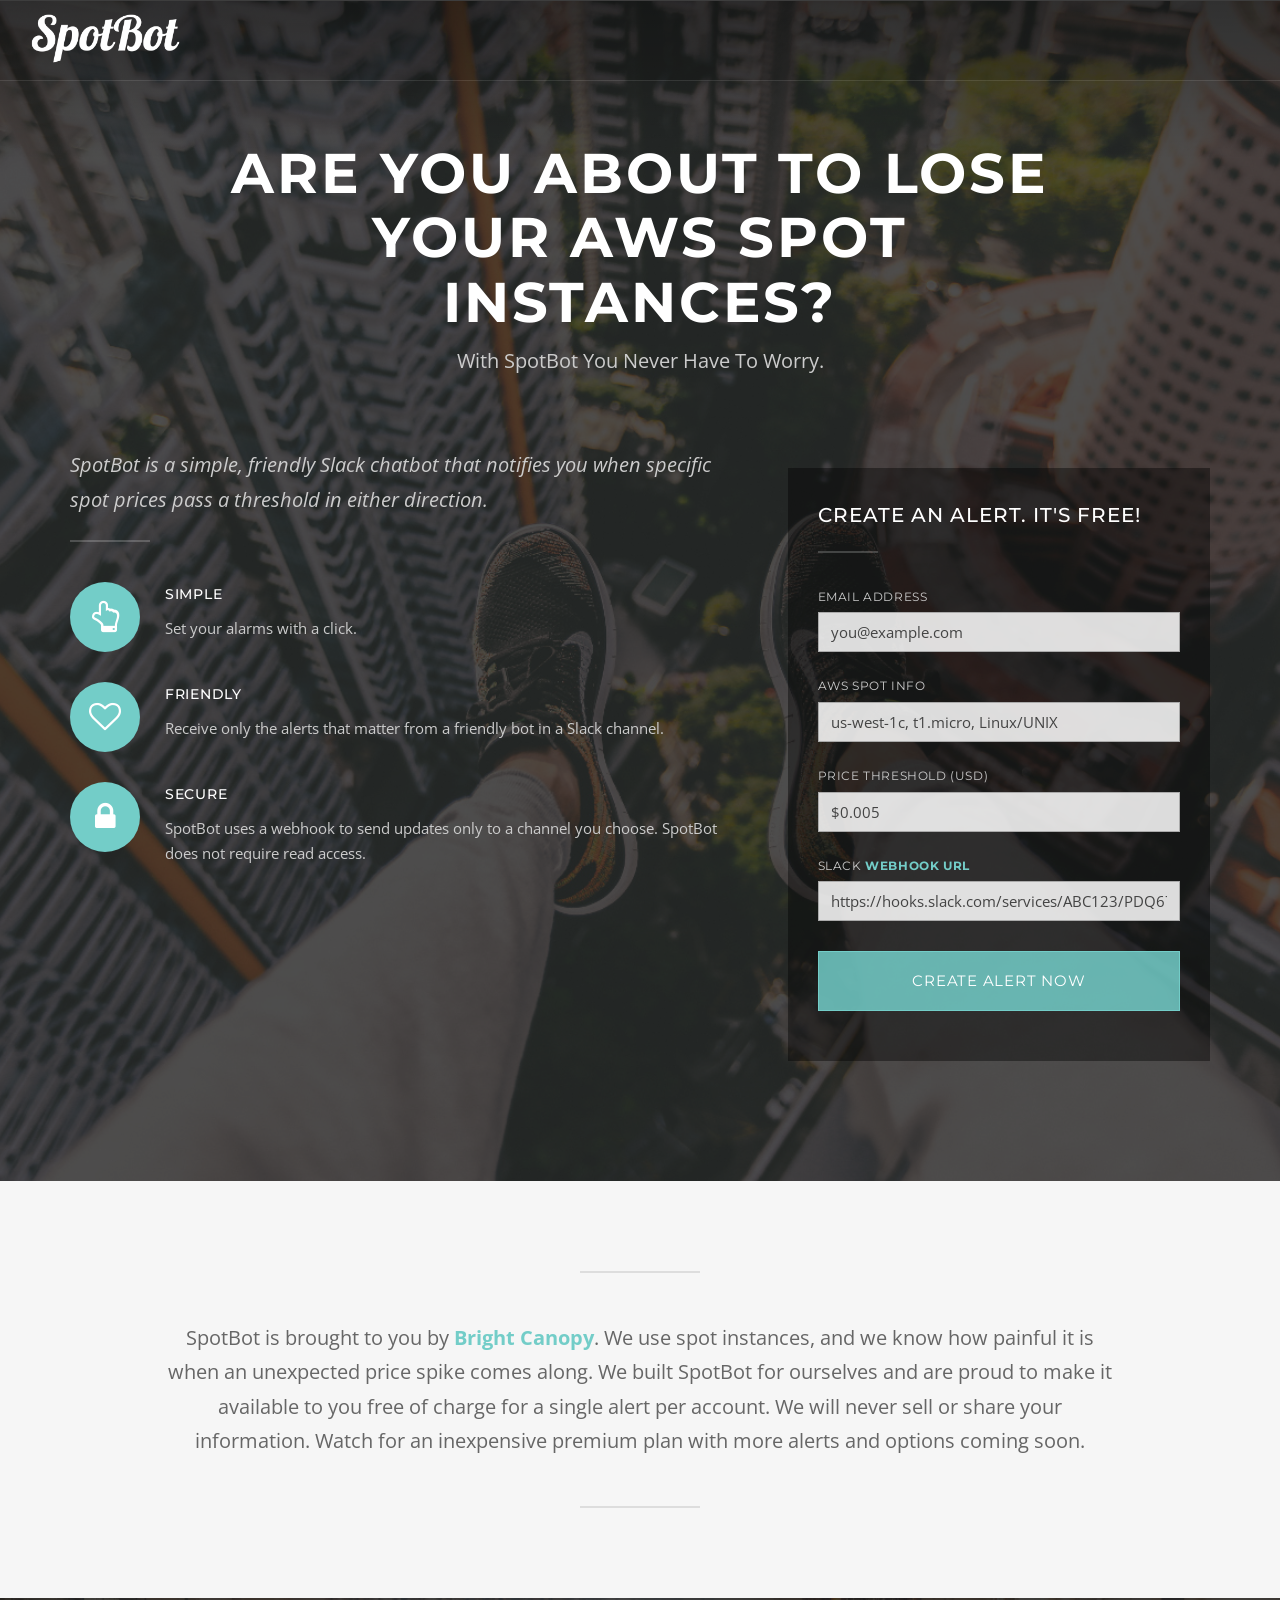
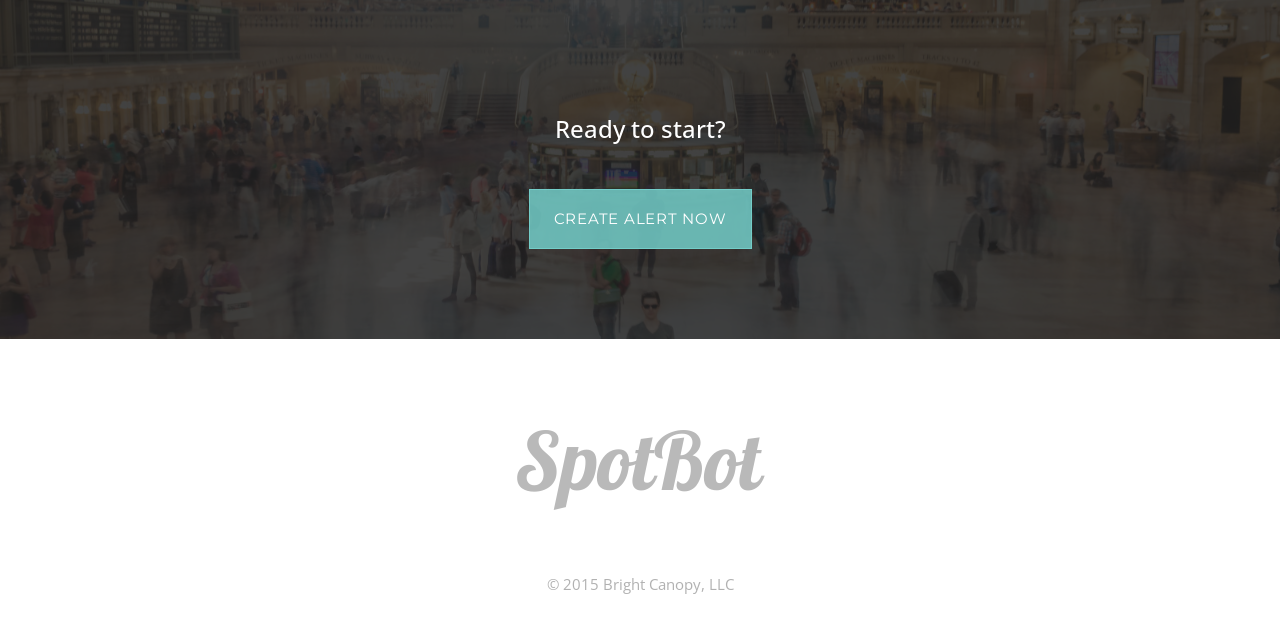
==== commit 3096fa66: "Add mailchimp form and confirmation page." ====
--- a/index.html
+++ b/index.html
@@ -127,7 +127,7 @@
 								<div class="hero-features-right col-md-5" data-animation="fadeIn">
 
 									<!-- FORM -->
-
+									<form name="subscribe" action="//spotbot.us11.list-manage.com/subscribe/post?u=fb5a1dbd2e888e6e425ad35e8&amp;id=9f06070208" method="post" id="mc-embedded-subscribe-form" name="mc-embedded-subscribe-form" method="post" id="subscription-form" class="subscription-form form-ajax-submit" role="form" novalidate>
 									<form name="hero" action="" method="post" id="form" class="form" role="form">
 
 										<h4 class="form-heading">Create An Alert. It's&nbsp;Free!</h4>
@@ -136,27 +136,28 @@
 
 										<div class="form-group">
 											<label for="form-email">Email Address</label>
-											<input type="email" name="email" id="form-email" class="form-control" placeholder="you@example.com" autocomplete="off">
+											<input type="email" name="EMAIL" id="form-email" class="form-control" placeholder="you@example.com" autocomplete="off">
 										</div>
 
 										<div class="form-group">
 											<label for="form-location">AWS Spot Info</label>
-											<input type="text" name="aws" id="form-aws" class="form-control" placeholder="us-west-1c, t1.micro, Linux/UNIX" autocomplete="off">
+											<input type="text" name="SPOTINFO" id="form-aws" class="form-control" placeholder="us-west-1c, t1.micro, Linux/UNIX" autocomplete="off">
 										</div>
 
 										<div class="form-group">
 											<label for="form-location">Price Threshold (USD)</label>
-											<input type="text" name="aws" id="form-aws" class="form-control" placeholder="$0.005" autocomplete="off">
+											<input type="text" name="THRESHOLD" id="form-aws" class="form-control" placeholder="$0.005" autocomplete="off">
 										</div>
 
 										<div class="form-group">
 											<label for="form-name">Slack <a href="https://slack.com/services/new/incoming-webhook" target="_blank">Webhook URL</a></label>
-											<input type="url" name="webhook" id="form-webhook" class="form-control" placeholder="https://hooks.slack.com/services/ABC123/PDQ678/sDkJFhlskfjhRSUd" autocomplete="off">
-										</div>
-
-										
+											<input type="url" name="WEBHOOK" id="form-webhook" class="form-control" placeholder="https://hooks.slack.com/services/ABC123/PDQ678/sDkJFhlskfjhRSUd" autocomplete="off">
+										</div>
+
+										<!-- real people should not fill this in and expect good things - do not remove this or risk form bot signups-->
+<div style="position: absolute; left: -5000px;"><input type="text" name="b_fb5a1dbd2e888e6e425ad35e8_9f06070208" tabindex="-1" value=""></div>										
 										<div class="form-group form-group-submit">
-											<button class="btn btn-primary btn-lg btn-block" data-loading-text="Action Button">Create Alert Now</button>
+											<button class="btn btn-primary btn-lg btn-block" data-loading-text="Alert Created!">Create Alert Now</button>
 										</div>
 									</form>
 
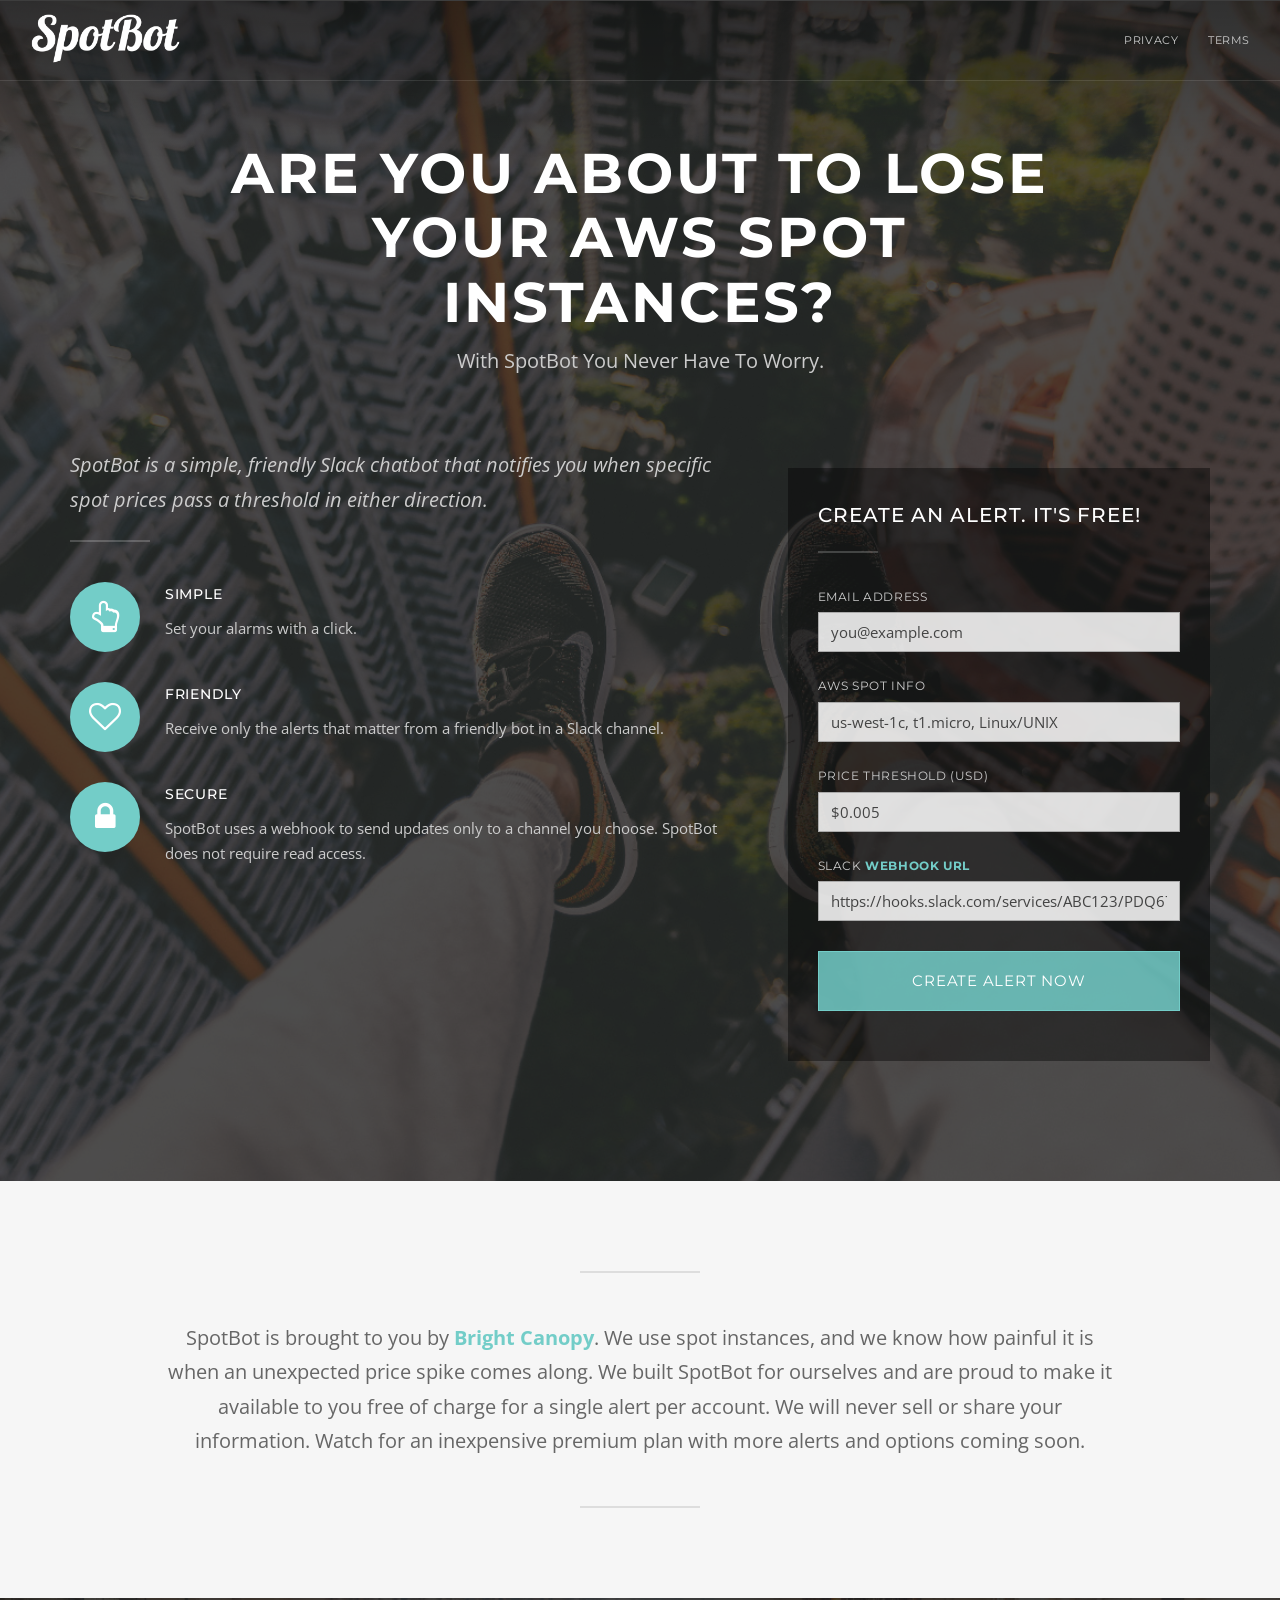
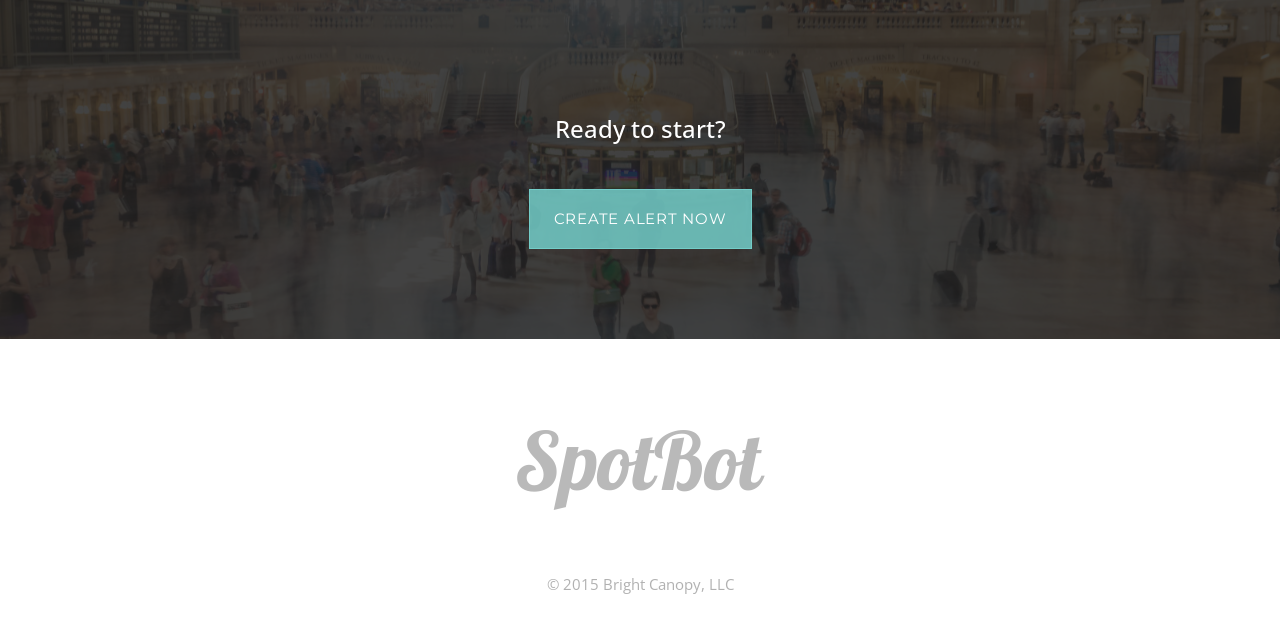
==== commit f096cce1: "Add a menu now that we have more than one page." ====
--- a/index.html
+++ b/index.html
@@ -59,6 +59,14 @@
 
 					<div class="navbar-header navbar-left">
 
+						<!-- RESPONSIVE MENU BUTTON -->
+						<button type="button" class="navbar-toggle" data-toggle="collapse" data-target="#navigation">
+							<span class="sr-only">Toggle navigation</span>
+							<span class="icon-bar"></span>
+							<span class="icon-bar"></span>
+							<span class="icon-bar"></span>
+						</button>
+
 						<!-- HEADER LOGO -->
 						<a class="navbar-logo navbar-brand anchor-link" href="#hero">
 							<img src="images/logos/header-logo.png" srcset="images/logos/header-logo@2x.png 2x" alt="Drew">
@@ -66,6 +74,21 @@
 
 					</div>
 
+					<nav id="navigation" class="navigation navbar-collapse collapse navbar-right">
+					  
+					  <!-- NAVIGATION LINKS -->
+					  <ul id="header-nav" class="nav navbar-nav">
+						
+						<li><a href="#hero" class="hidden">Top</a></li>
+						
+						<li><a href="/privacy" target="_blank">Privacy</a></li>
+						<li><a href="/terms" target="_blank">Terms</a></li>
+
+					  </ul>
+
+					</nav>
+
+				</div>
 
 			</header>
 
@@ -260,6 +283,19 @@
 		================================= -->
 		<script src="js/script.js"></script>
 
+		<!-- GOOGLE ANALYTICS
+			 ================================= -->
+		<script>
+		  (function(i,s,o,g,r,a,m){i['GoogleAnalyticsObject']=r;i[r]=i[r]||function(){
+		  (i[r].q=i[r].q||[]).push(arguments)},i[r].l=1*new Date();a=s.createElement(o),
+		  m=s.getElementsByTagName(o)[0];a.async=1;a.src=g;m.parentNode.insertBefore(a,m)
+		  })(window,document,'script','//www.google-analytics.com/analytics.js','ga');
+
+		  ga('create', 'UA-42879556-2', 'auto');
+		  ga('send', 'pageview');
+
+		</script>
+
 	</body>
 
 </html>
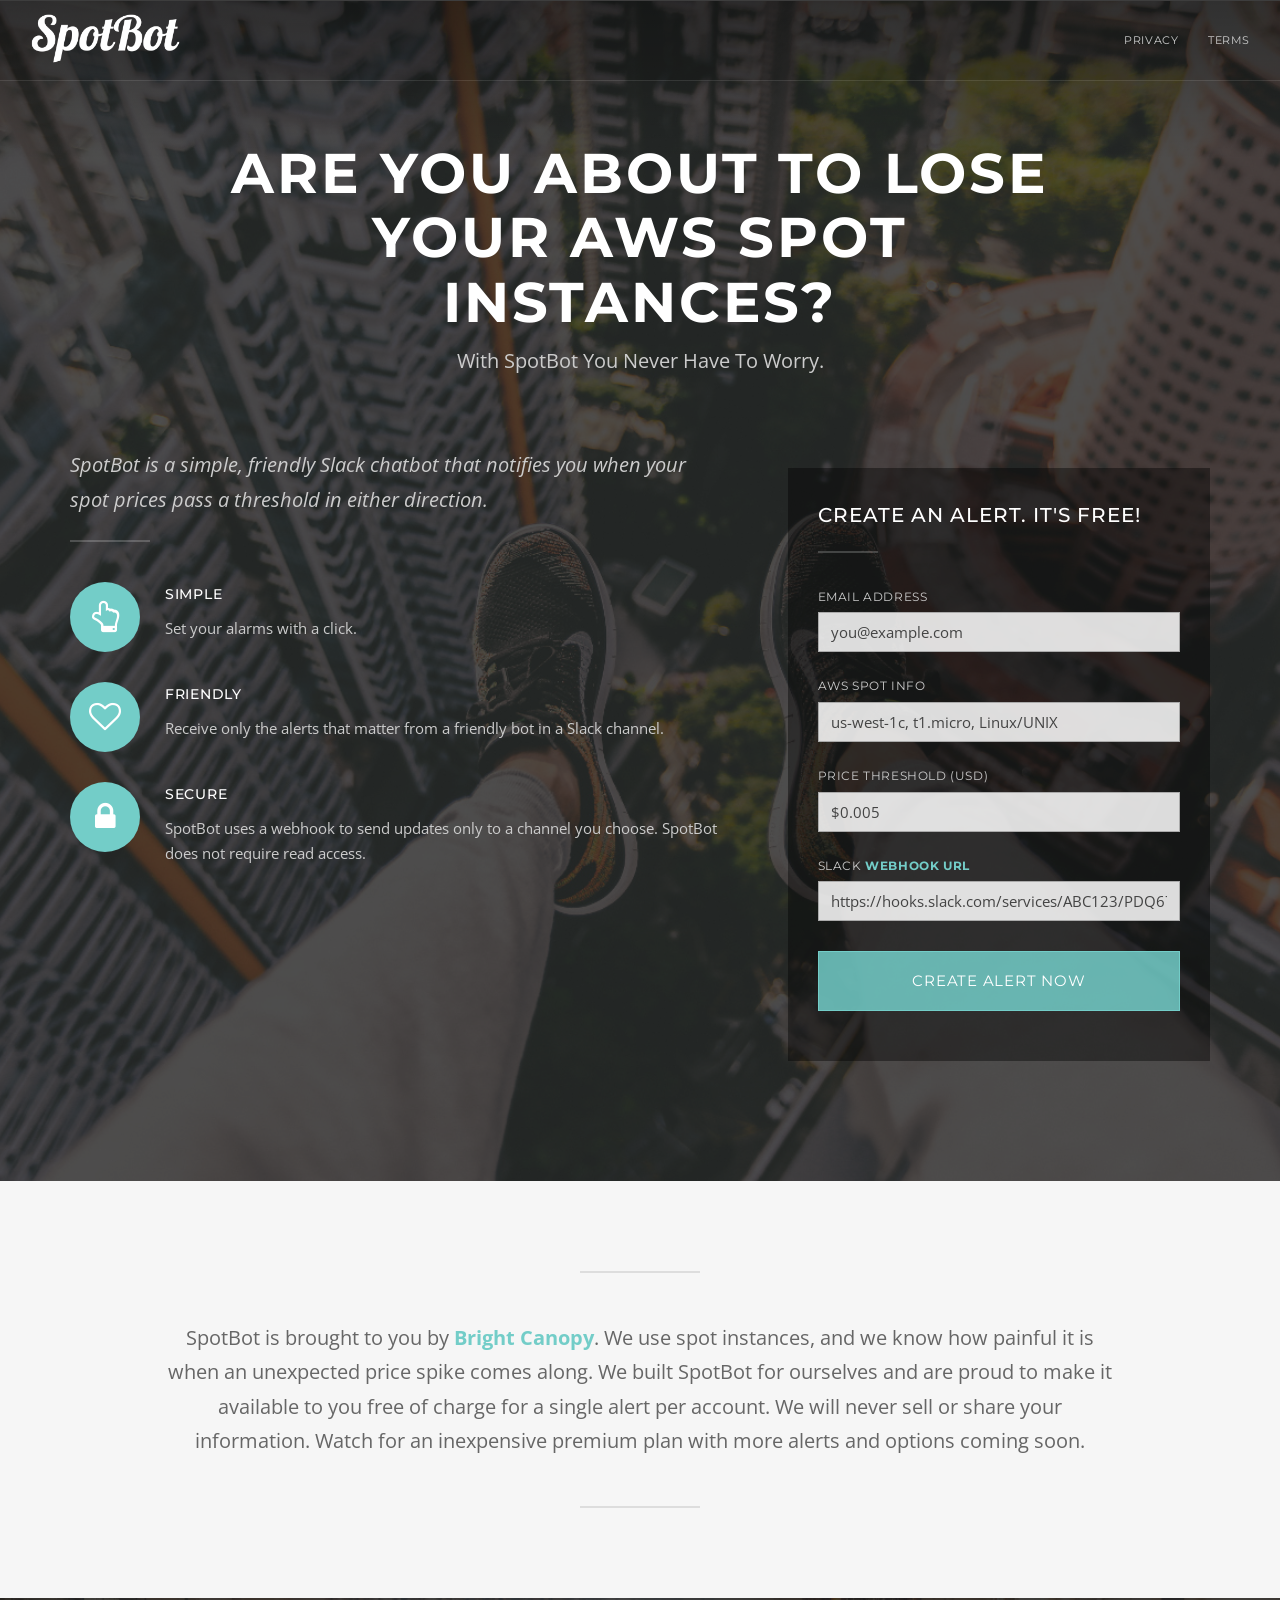
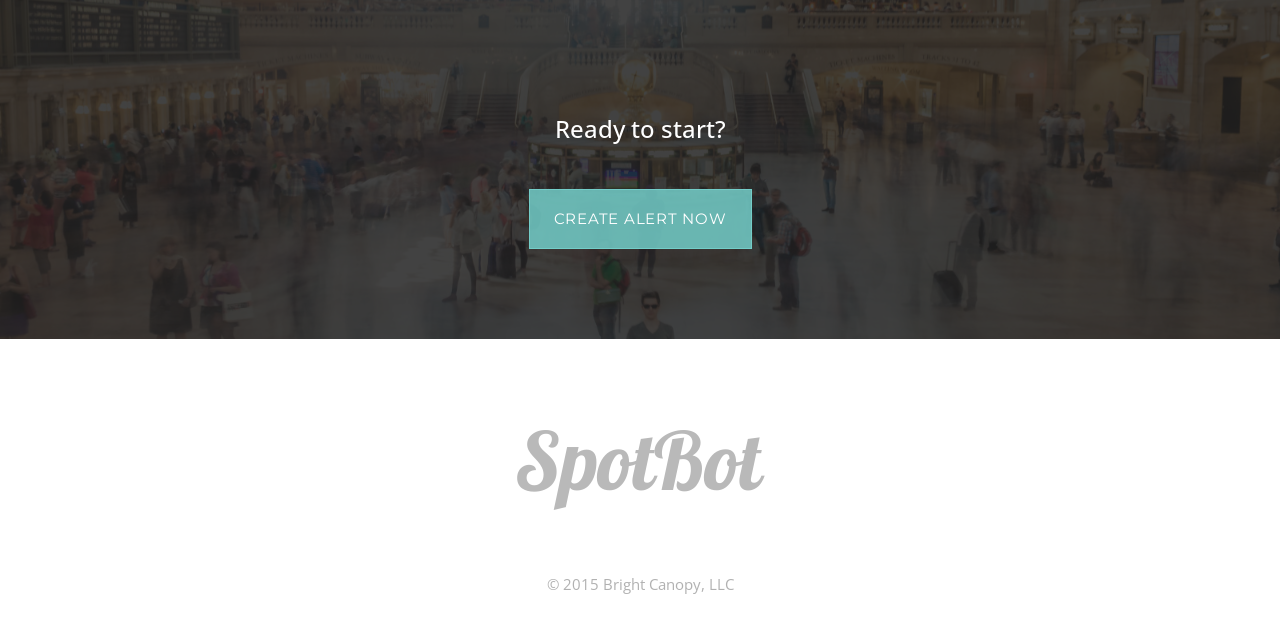
==== commit e42b14d3: "wording" ====
--- a/index.html
+++ b/index.html
@@ -69,7 +69,7 @@
 
 						<!-- HEADER LOGO -->
 						<a class="navbar-logo navbar-brand anchor-link" href="#hero">
-							<img src="images/logos/header-logo.png" srcset="images/logos/header-logo@2x.png 2x" alt="Drew">
+							<img src="images/logos/header-logo.png" srcset="images/logos/header-logo@2x.png 2x" alt="SpotBot">
 						</a>
 
 					</div>
@@ -124,7 +124,7 @@
 
 								<div class="hero-features-left col-md-7">
 
-									<p class="lead">SpotBot is a simple, friendly Slack chatbot that notifies you when specific spot prices pass a threshold in either direction.</p>
+									<p class="lead">SpotBot is a simple, friendly Slack chatbot that notifies you when your spot prices pass a threshold in either direction.</p>
 									<ul class="icon-list">
 										<li>
 											<span class="icon-list-icon fa fa-hand-o-up" data-animation="bounceIn"></span>
